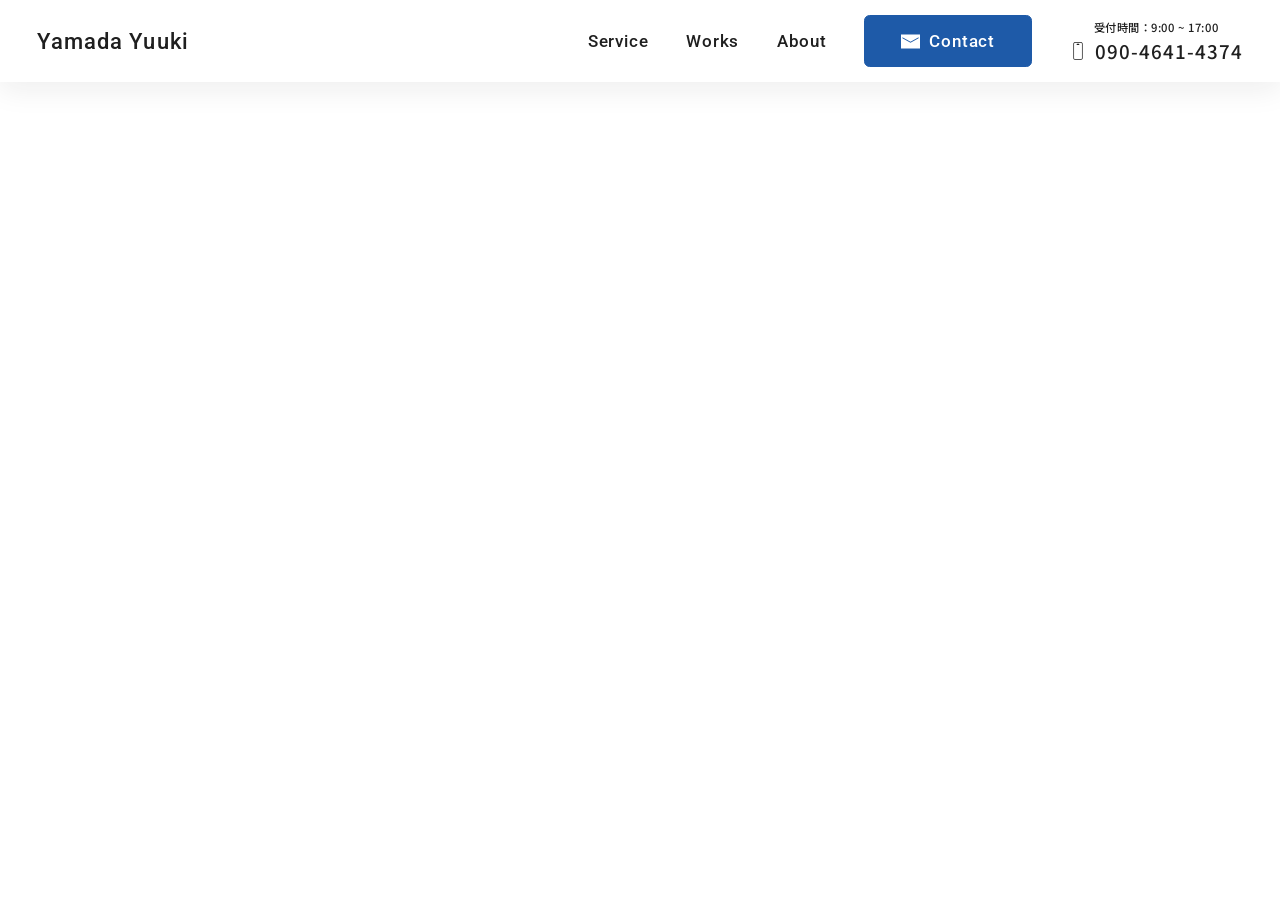
==== index.html @ 6d8c5d36 "3/3 コミット" ====
<!DOCTYPE html>
<html lang="ja">

<head>
    <meta charset="utf-8">
    <meta name="viewport" content="width=device-width,initial-scale=1">
    <title>写真・動画制作 - 山田悠希</title>
    <meta property="og:title" content="写真・動画制作 - 山田悠希">
    <meta property="og:site_name" content="写真・動画制作 - 山田悠希">
    <meta name="description" content="関西圏で出張撮影を承っております。企業撮影、Web商品撮影、ウェディング撮影など、お客様の幅広いニーズに対応した撮影サービスをご提供いたします。">
    <meta name="format-detection" content="telephone=no, email=no">
    <meta property="og:type" content="website">

    <!-- font -->
    <link rel="preconnect" href="https://fonts.googleapis.com">
    <link rel="preconnect" href="https://fonts.gstatic.com" crossorigin>
    <link
        href="https://fonts.googleapis.com/css2?family=Noto+Sans+JP:wght@100..900&family=Roboto:ital,wght@0,100..900;1,100..900&display=swap"
        rel="stylesheet">

    <!-- css -->
    <link rel="stylesheet" href="css/style.css">

    <!-- noindex -->
    <meta name="robots" content="noindex">
</head>

<body>

    <!------------------------ header ------------------------>

    <header class="l-header">
        <h1 class="l-header-logo u-link-hover"><a href="index.html">yamada yuuki</a></h1>

        <dialog class="l-header-menu js-header-menu" aria-label="ナビメニュー">
            <button class="l-header-menu-close-button js-header-menu-close-button" aria-label="ハンバーガーボタン">
                <img src="img/icon-close.svg" width="36" height="36" alt="閉じるボタン">
            </button>

            <nav class="l-header-menu-nav">
                <ul class="l-header-menu-list">
                    <li class="l-header-menu-item l-header-item--top"><a href="index.html"
                            class="l-header-menu-link u-text-hover">
                            <span class="l-header-menu-text-en">top</span>
                            <span class="l-header-menu-text-ja">トップ</span>
                        </a>
                    </li>
                    <li class="l-header-menu-item"><a href="service.html" class="l-header-menu-link u-text-hover">
                            <span class="l-header-menu-text-en">service</span>
                            <span class="l-header-menu-text-ja">サービス</span>
                        </a>
                    </li>
                    <li class="l-header-menu-item"><a href="works.html" class="l-header-menu-link u-text-hover">
                            <span class="l-header-menu-text-en">works</span>
                            <span class="l-header-menu-text-ja">撮影実績</span>
                        </a>
                    </li>
                    <li class="l-header-menu-item"><a href="about.html" class="l-header-menu-link u-text-hover">
                            <span class="l-header-menu-text-en">about</span>
                            <span class="l-header-menu-text-ja">私について</span>
                        </a>
                    </li>

                    <li class="l-header-menu-item l-header-menu-item--contact">
                        <a href="contact.html" class="l-header-menu-link">
                            <span class="l-header-menu-text-en">contact</span>
                        </a>
                    </li>
                    <li class="l-header-menu-item l-header-menu-item--tel">
                        <a href="tel:09046414374" class="tel-link u-link-hover">
                            <p class="tel-number">090-4641-4374</p>
                            <p class="reception-hours">受付時間：9:00 ~ 17:00</p>
                        </a>
                    </li>
                </ul>
            </nav>

        </dialog>

        <button class="l-header-menu-open-button js-header-menu-open-button" aria-label="ハンバーガーボタン">
            <span></span>
            <span></span>
            <span></span>
        </button>
    </header>

    <div class="l-header-bottom">
        <div class="l-header-bottom-content">

            <p class="l-header-bottom-title">依頼・お問い合わせ</p>

            <div class="l-header-bottom-cta-wrap">

                <div class="l-header-bottom-tel-cta">
                    <a href="tel:09046414374" class="l-header-bottom-tel-link u-link-hover">
                        <p class="l-header-bottom-tel-number">090-4641-4374</p>
                        <p class="l-header-bottom-tel-reception-hours">受付時間：9:00 ~ 17:00</p>
                    </a>
                </div>

                <div class="l-header-bottom-mail-cta">
                    <a href="contact.html" class="l-header-bottom-mail-link">
                        <span class="l-header-bottom-mail-text">contact</span>
                    </a>
                </div>
            </div>
        </div>
    </div>

    <script type="module" src="js/main.js"></script>
</body>

</html>
---- css/style.css ----
@charset "UTF-8";
/*!
global > color
------------------------------
*/
:root {
  --color-font-base: #1f1f1f;
  --color-primary: #1e5aa8;
  --color-white: #ffffff;
  --color-font-light: #888888;
  --color-bg-extra-light: #fafafa;
  --color-bg-light: #f2f2f2;
  --color-border: rgba(31, 31, 31, 0.15);
  --color-icon-bg: #e6e6e6;
}

/*!
global > font
------------------------------
*/
:root {
  --font-family-base: "Noto Sans JP", sans-serif;
  --font-family-en: "Roboto", sans-serif;
}

/*!
global > z-index
------------------------------
*/
:root {
  --z-index-header: 30;
  --z-index-default: 1;
  --z-index-negative: -1;
}

/*!
foundation > reset
------------------------------
*/
html {
  color: #000;
  background: #fff;
}

body,
div,
dl,
dt,
dd,
ul,
ol,
li,
h1,
h2,
h3,
h4,
h5,
h6,
pre,
code,
form,
fieldset,
figure,
legend,
input,
textarea,
p,
blockquote,
th,
td {
  margin: 0;
  padding: 0;
}

table {
  border-collapse: collapse;
  border-spacing: 0;
  width: 100%;
}

fieldset,
img {
  border: 0;
}

address,
caption,
cite,
code,
dfn,
em,
strong,
th,
var {
  font-style: normal;
  font-weight: inherit;
}

ol,
ul {
  list-style: none;
}

caption,
th {
  text-align: left;
}

h1,
h2,
h3,
h4,
h5,
h6 {
  font-size: 100%;
  font-weight: inherit;
}

q:before,
q:after {
  content: "";
}

abbr,
acronym {
  border: 0;
  font-variant: normal;
}

input,
textarea,
select,
button {
  color: inherit;
  font-family: inherit;
  font-size: inherit;
  font-weight: inherit;
  line-height: inherit;
  font-size: 100%;
  border-radius: 0;
  border: none;
  -moz-appearance: none;
       appearance: none;
  -webkit-appearance: none;
  background-color: inherit;
}

textarea {
  resize: vertical;
  display: block;
}

select {
  cursor: pointer;
}

button {
  padding: 0;
  cursor: pointer;
}

legend {
  color: inherit;
}

tbody {
  -webkit-text-size-adjust: 100%;
}

main {
  display: block;
}

a {
  text-decoration: none;
  color: inherit;
}

img,
svg {
  width: 100%;
  height: auto;
  display: block;
}

dialog {
  max-width: 100%;
  max-height: 100%;
  padding: 0;
  color: inherit;
  border: none;
  margin: 0;
  padding: 0;
}

summary {
  display: block;
}

summary::-webkit-details-marker {
  display: none;
}

iframe {
  vertical-align: bottom;
}

* {
  -webkit-font-smoothing: antialiased;
  -moz-osx-font-smoothing: grayscale;
  box-sizing: border-box;
}

*::before,
*::after {
  box-sizing: border-box;
}

/*!
foundation > base
------------------------------
*/
:root {
  --base-vw: 375;
}
@media screen and (min-width: 900px) {
  :root {
    --base-vw: 1366;
  }
}

* {
  letter-spacing: 0.05em;
}

html {
  font-size: calc(100vw / var(--base-vw));
}

body {
  line-height: 2;
  font-size: 16rem;
  font-family: var(--font-family-base);
  color: var(--color-font-base);
  font-weight: 500;
}
@media screen and (min-width: 900px) {
  body {
    font-size: 18rem;
  }
}

/*!
utility > utility
------------------------------
*/
/* 非表示 */
.u-visually-hidden {
  position: absolute !important;
  white-space: nowrap !important;
  width: 1px !important;
  height: 1px !important;
  overflow: hidden !important;
  border: 0 !important;
  padding: 0 !important;
  clip: rect(0 0 0 0) !important;
  clip-path: inset(50%) !important;
  margin: -1px !important;
}

.u-pt {
  padding-bottom: 120rem !important;
}

.u-ptb {
  padding-block: 120rem !important;
}

@media screen and (min-width: 900px) {
  .u-link-hover {
    transition: opacity 0.3s;
  }
}
@media screen and (min-width: 900px) and (any-hover: hover) {
  .u-link-hover:hover {
    opacity: 0.6;
  }
}

.u-text-hover {
  background-image: linear-gradient(currentColor, currentColor);
  background-position: 0 100%;
  background-size: 0 1px;
  background-repeat: no-repeat;
  transition: background-size 0.3s;
}
@media screen and (min-width: 900px) and (any-hover: hover) {
  .u-text-hover:hover {
    background-size: 100% 1px;
  }
}

/*!
component > button
------------------------------
*/
:root {
  --transition: 0.3s;
}

.c-btn {
  display: inline-flex;
  align-items: center;
  background-color: var(--color-primary);
  border: 1px solid var(--color-primary);
  border-radius: 6rem;
  padding-inline: 30rem;
  height: 56rem;
  color: var(--color-white);
  transition: background-color var(--transition), border var(--transition), color, var(--transition);
}
.c-btn:hover {
  background-color: var(--color-font-base);
  border: 1px solid var(--color-font-base);
}
.c-btn--back {
  background-color: transparent;
  border: 1px solid var(--color-font-base);
  color: var(--color-font-base);
}
.c-btn--back:hover {
  color: var(--color-white);
}

/*!
component > lead
------------------------------
*/
.c-lead {
  font-size: 24rem;
  line-height: 1.6;
}
.c-lead span {
  display: block;
}

/*!
component > title
------------------------------
*/
.c-title-ja {
  display: inline-flex;
  gap: 10rem;
  align-items: center;
  line-height: 1;
}
.c-title-ja::before {
  content: "";
  display: block;
  width: 12rem;
  aspect-ratio: 1/1;
  border-radius: 50%;
  background-color: var(--color-primary);
}

.c-title-en {
  line-height: 1;
  font-family: var(--font-family-en);
  font-size: 64rem;
  font-weight: 400;
  text-transform: capitalize;
}
@media screen and (min-width: 900px) {
  .c-title-en {
    font-size: 80rem;
  }
}

.c-title-s {
  font-size: 28rem;
  display: inline-flex;
  align-items: center;
  gap: 10rem;
}
.c-title-s::before {
  content: "";
  display: block;
  width: 12rem;
  aspect-ratio: 1/1;
  border-radius: 50%;
  background-color: var(--color-primary);
}
@media screen and (min-width: 900px) {
  .c-title-s {
    font-size: 32rem;
  }
}

.c-title-kv-ja {
  display: inline-flex;
  gap: 10rem;
  align-items: center;
  line-height: 1;
}
.c-title-kv-ja::before {
  content: "";
  display: block;
  width: 12rem;
  aspect-ratio: 1/1;
  border-radius: 50%;
  background-color: var(--color-primary);
}

.c-title-kv-en {
  line-height: 1;
  font-family: var(--font-family-en);
  font-size: 80rem;
  font-weight: 400;
  text-transform: capitalize;
}
@media screen and (min-width: 900px) {
  .c-title-kv-en {
    font-size: 88rem;
  }
}

/*!
component > tab-list
------------------------------
*/
.c-tab-list {
  display: flex;
  justify-content: center;
  align-items: center;
  flex-wrap: wrap;
  gap: 24rem;
}
@media screen and (min-width: 900px) {
  .c-tab-list {
    gap: 40rem;
  }
}

.c-tab-item {
  font-size: 18rem;
  line-height: 1;
}
.c-tab-item--all {
  font-size: 20rem;
}
.c-tab-item--all .c-tab-link {
  text-transform: capitalize;
}

.c-tab-link {
  color: var(--color-font-light);
}

.c-tab-link.active {
  color: var(--color-primary);
}

/*!
layout > container
------------------------------
*/
.l-container-s {
  padding-inline: 16rem;
}
@media screen and (min-width: 900px) {
  .l-container-s {
    padding-inline: 243rem;
  }
}

.l-container {
  padding-inline: 16rem;
}
@media screen and (min-width: 900px) {
  .l-container {
    padding-inline: 83rem;
  }
}

/*!
layout > header
------------------------------
*/
.l-header {
  padding: 16rem;
  background-color: var(--color-white);
  box-shadow: 0px 7px 30px 0px rgba(31, 31, 31, 0.08);
  display: flex;
  justify-content: space-between;
  align-items: center;
  position: fixed;
  left: 0;
  top: 0;
  width: 100%;
}
@media screen and (min-width: 900px) {
  .l-header {
    padding: 16rem 40rem;
  }
}

.l-header-logo {
  font-size: 24rem;
  font-family: var(--font-family-en);
  text-transform: capitalize;
}

.l-header-menu {
  background-color: rgba(31, 31, 31, 0.3);
  position: relative;
  width: 100%;
  height: 100%;
}
@media screen and (min-width: 900px) {
  .l-header-menu {
    display: block;
    background-color: transparent;
    width: auto;
    height: auto;
  }
}
.l-header-menu::backdrop {
  display: none;
}

.l-header-menu-nav {
  width: 312rem;
  margin-left: auto;
  padding: 80rem 16rem 64rem;
  background-color: var(--color-white);
}
@media screen and (min-width: 900px) {
  .l-header-menu-nav {
    width: auto;
    margin-left: 0;
    padding: 0;
    background-color: transparent;
  }
}

.l-header-menu-list {
  display: flex;
  flex-direction: column;
  gap: 24rem;
}
@media screen and (min-width: 900px) {
  .l-header-menu-list {
    flex-direction: row;
    gap: 40rem;
    align-items: center;
  }
}

.l-header-menu-item {
  width: 100%;
}
@media screen and (min-width: 900px) {
  .l-header-menu-item {
    width: auto;
  }
}

@media screen and (min-width: 900px) {
  .l-header-item--top {
    display: none;
  }
}

.l-header-menu-link {
  display: flex;
  gap: 16rem;
  align-items: center;
  width: 100%;
  padding-bottom: 24rem;
  border-bottom: 1px solid var(--color-border);
  line-height: 1;
}
@media screen and (min-width: 900px) {
  .l-header-menu-link {
    display: block;
    width: auto;
    padding: 0;
    border-bottom: 0;
  }
}

.l-header-menu-text-en {
  font-size: 20rem;
  text-transform: capitalize;
  font-family: var(--font-family-en);
}
@media screen and (min-width: 900px) {
  .l-header-menu-text-en {
    font-size: 18rem;
  }
}

.l-header-menu-text-ja {
  font-size: 14rem;
  color: var(--color-font-light);
}
@media screen and (min-width: 900px) {
  .l-header-menu-text-ja {
    display: none;
  }
}

.l-header-menu-item--contact .l-header-menu-link {
  background-color: var(--color-primary);
  border-radius: 6rem;
  height: 56rem;
  display: flex;
  justify-content: center;
  align-items: center;
  gap: 8rem;
  padding-bottom: 0;
  color: var(--color-white);
}
@media screen and (min-width: 900px) {
  .l-header-menu-item--contact .l-header-menu-link {
    padding-inline: 38rem;
    gap: 10rem;
    border: 1px solid var(--color-primary);
    transition: background-color 0.3s, border 0.3s, color 0.3s;
  }
}
@media screen and (min-width: 900px) and (any-hover: hover) {
  .l-header-menu-item--contact .l-header-menu-link:hover {
    background-color: transparent;
    border: 1px solid var(--color-font-base);
    color: var(--color-font-base);
  }
  .l-header-menu-item--contact .l-header-menu-link:hover::before {
    background-color: var(--color-font-base);
  }
}
.l-header-menu-item--contact .l-header-menu-link::before {
  content: "";
  display: block;
  width: 20rem;
  aspect-ratio: 1/1;
  -webkit-mask-image: url(../img/mail-icon.svg);
          mask-image: url(../img/mail-icon.svg);
  -webkit-mask-size: contain;
          mask-size: contain;
  -webkit-mask-repeat: no-repeat;
          mask-repeat: no-repeat;
  -webkit-mask-position: center;
          mask-position: center;
  background-color: var(--color-white);
  transition: background-color 0.3s;
}

.tel-link {
  display: flex;
  flex-direction: column;
  gap: 12rem;
  align-items: center;
}
@media screen and (min-width: 900px) {
  .tel-link {
    flex-direction: column-reverse;
    gap: 9rem;
  }
}

.tel-number {
  display: flex;
  align-items: center;
  justify-content: center;
  gap: 8rem;
  line-height: 1;
  font-size: 28rem;
}
@media screen and (min-width: 900px) {
  .tel-number {
    font-size: 20rem;
  }
}
.tel-number::before {
  content: "";
  display: block;
  width: 24rem;
  aspect-ratio: 1/1;
  -webkit-mask-image: url(../img/iphone-icon.svg);
          mask-image: url(../img/iphone-icon.svg);
  -webkit-mask-size: contain;
          mask-size: contain;
  -webkit-mask-repeat: no-repeat;
          mask-repeat: no-repeat;
  -webkit-mask-position: center;
          mask-position: center;
  background-color: var(--color-font-base);
}
@media screen and (min-width: 900px) {
  .tel-number::before {
    width: 20rem;
  }
}

.reception-hours {
  font-size: 14rem;
  line-height: 1;
}
@media screen and (min-width: 900px) {
  .reception-hours {
    font-size: 12rem;
  }
}

.l-header-menu-open-button {
  display: block;
  width: 56rem;
  aspect-ratio: 1/1;
  background-color: var(--color-primary);
  border-radius: 6rem;
  position: relative;
  z-index: var(--z-index-header);
}
@media screen and (min-width: 900px) {
  .l-header-menu-open-button {
    display: none;
  }
}
.l-header-menu-open-button span {
  position: absolute;
  left: 50%;
  transform: translateX(-50%);
  display: block;
  width: 32rem;
  height: 2rem;
  background-color: var(--color-white);
}
.l-header-menu-open-button span:nth-of-type(2) {
  top: 18rem;
}
.l-header-menu-open-button span:nth-of-type(3) {
  bottom: 18rem;
}

.l-header-menu-close-button {
  position: absolute;
  top: 16rem;
  right: 16rem;
  width: 56rem;
  aspect-ratio: 1/1;
  background-color: var(--color-white);
  border: 1px solid var(--color-primary);
  border-radius: 6rem;
  display: flex;
  justify-content: center;
  align-items: center;
}
@media screen and (min-width: 900px) {
  .l-header-menu-close-button {
    display: none;
  }
}
.l-header-menu-close-button img {
  width: 40rem;
}

/*!
layout > header-bottom
------------------------------
*/
.l-header-bottom {
  position: fixed;
  bottom: 0;
  left: 0;
  width: 100%;
  padding: 24rem 16rem;
  background-color: var(--color-white);
  box-shadow: 0px 7px 30px 0px rgba(31, 31, 31, 0.08);
}
@media screen and (min-width: 900px) {
  .l-header-bottom {
    display: none;
  }
}

.l-header-bottom-title {
  text-align: center;
  line-height: 1;
}

.l-header-bottom-cta-wrap {
  display: flex;
  align-items: center;
  justify-content: space-between;
  margin-top: 16rem;
}

.l-header-bottom-tel-link {
  display: flex;
  flex-direction: column;
  align-items: center;
  gap: 6rem;
}

.l-header-bottom-tel-number {
  display: flex;
  align-items: center;
  gap: 4rem;
  font-size: 20rem;
  line-height: 1;
}
.l-header-bottom-tel-number::before {
  content: "";
  display: block;
  width: 20rem;
  aspect-ratio: 1/1;
  -webkit-mask-image: url(../img/iphone-icon.svg);
          mask-image: url(../img/iphone-icon.svg);
  -webkit-mask-size: contain;
          mask-size: contain;
  -webkit-mask-repeat: no-repeat;
          mask-repeat: no-repeat;
  -webkit-mask-position: center;
          mask-position: center;
  background-color: var(--color-font-base);
}

.l-header-bottom-tel-reception-hours {
  font-size: 12rem;
  line-height: 1;
}

.l-header-bottom-mail-link {
  display: flex;
  align-items: center;
  gap: 8rem;
  line-height: 1;
  background-color: var(--color-primary);
  padding: 0 28rem;
  height: 48rem;
  border-radius: 6rem;
}
.l-header-bottom-mail-link::before {
  content: "";
  display: block;
  width: 20rem;
  aspect-ratio: 1/1;
  -webkit-mask-image: url(../img/mail-icon.svg);
          mask-image: url(../img/mail-icon.svg);
  -webkit-mask-size: contain;
          mask-size: contain;
  -webkit-mask-repeat: no-repeat;
          mask-repeat: no-repeat;
  -webkit-mask-position: center;
          mask-position: center;
  background-color: var(--color-white);
}

.l-header-bottom-mail-text {
  color: var(--color-white);
  text-transform: capitalize;
  font-family: var(--font-family-en);
}/*# sourceMappingURL=style.css.map */
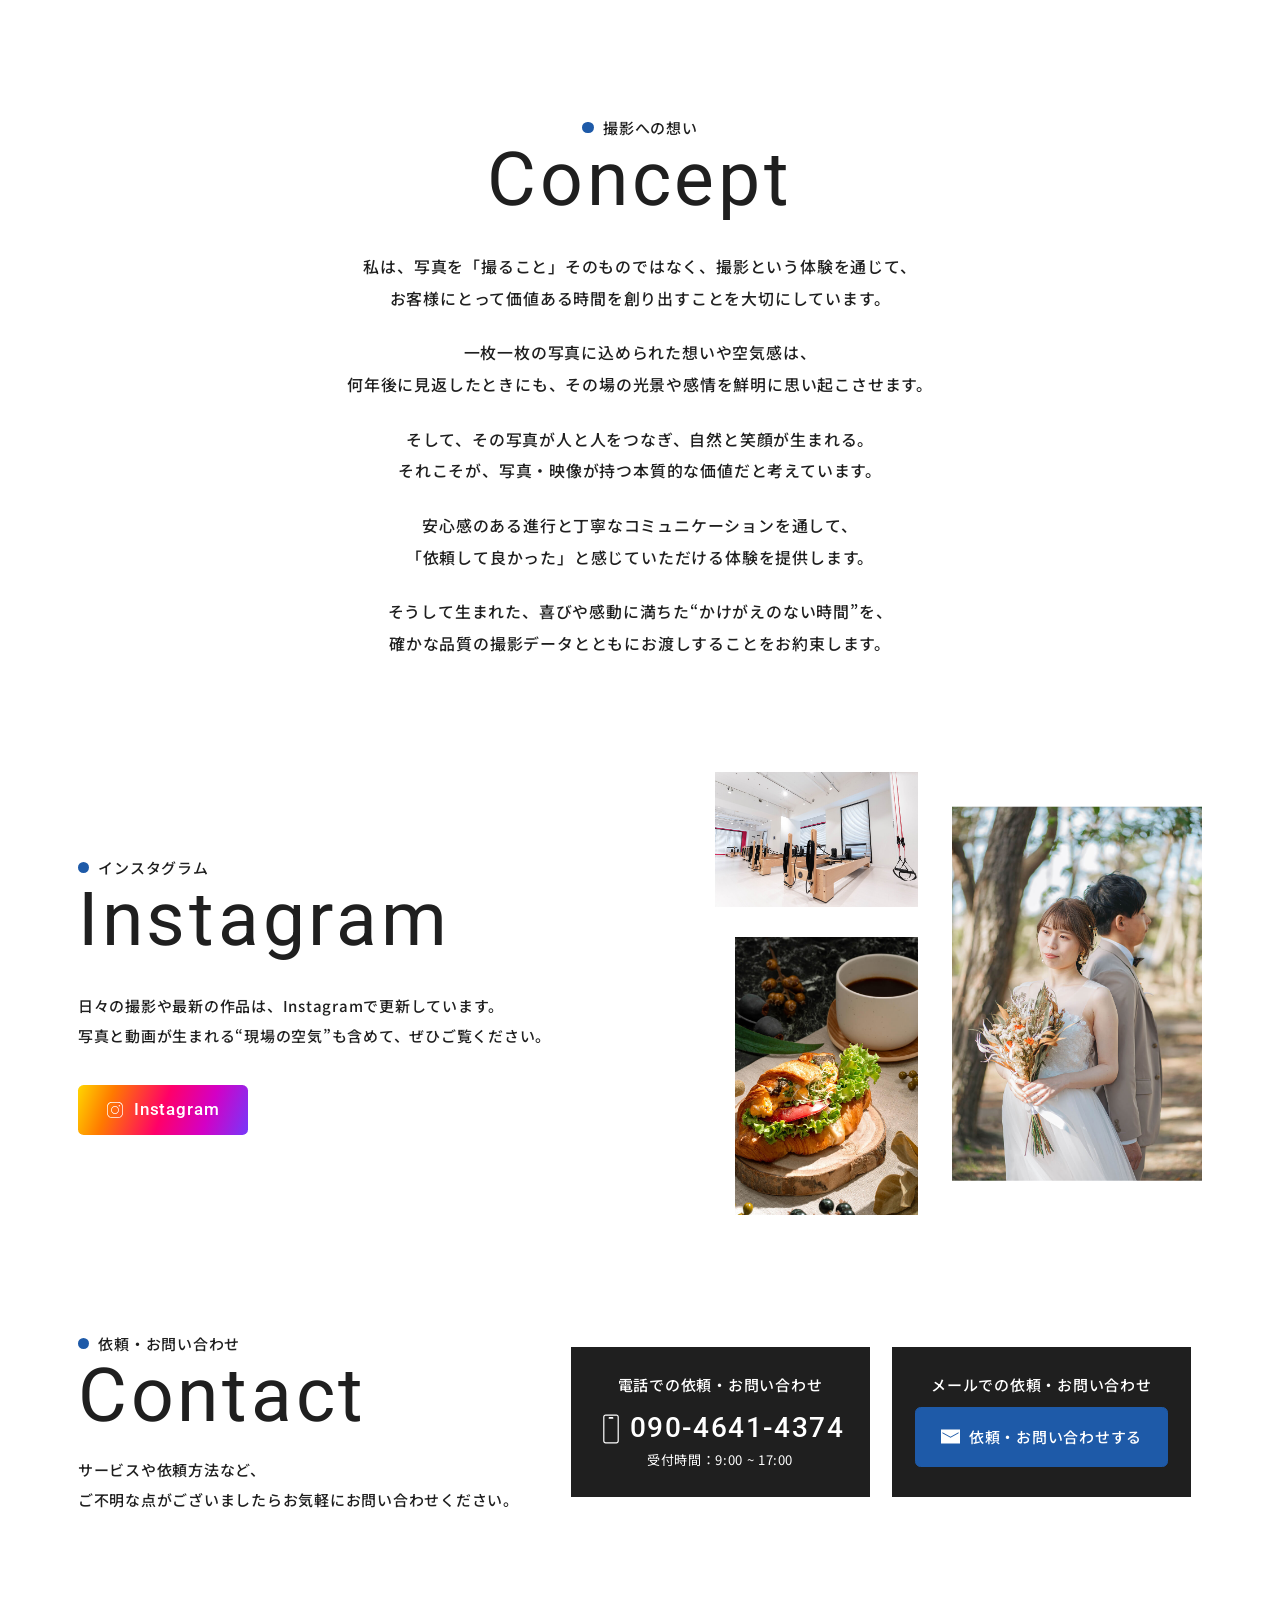
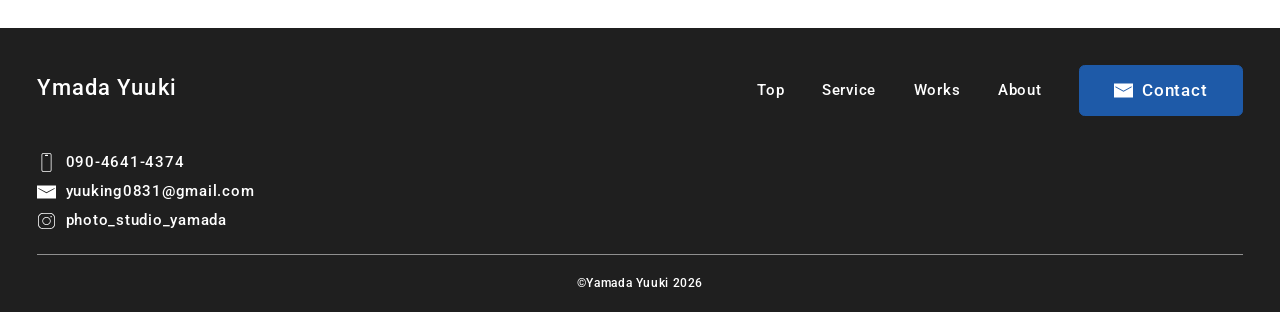
==== commit 50fdbe5b: "3/4 コミット" ====
--- a/index.html
+++ b/index.html
@@ -28,53 +28,60 @@
 <body>
 
     <!------------------------ header ------------------------>
-
-    <header class="l-header">
+    <header class="l-header" style="display: none;">
         <h1 class="l-header-logo u-link-hover"><a href="index.html">yamada yuuki</a></h1>
 
         <dialog class="l-header-menu js-header-menu" aria-label="ナビメニュー">
-            <button class="l-header-menu-close-button js-header-menu-close-button" aria-label="ハンバーガーボタン">
-                <img src="img/icon-close.svg" width="36" height="36" alt="閉じるボタン">
-            </button>
-
-            <nav class="l-header-menu-nav">
-                <ul class="l-header-menu-list">
-                    <li class="l-header-menu-item l-header-item--top"><a href="index.html"
-                            class="l-header-menu-link u-text-hover">
-                            <span class="l-header-menu-text-en">top</span>
-                            <span class="l-header-menu-text-ja">トップ</span>
-                        </a>
-                    </li>
-                    <li class="l-header-menu-item"><a href="service.html" class="l-header-menu-link u-text-hover">
-                            <span class="l-header-menu-text-en">service</span>
-                            <span class="l-header-menu-text-ja">サービス</span>
-                        </a>
-                    </li>
-                    <li class="l-header-menu-item"><a href="works.html" class="l-header-menu-link u-text-hover">
-                            <span class="l-header-menu-text-en">works</span>
-                            <span class="l-header-menu-text-ja">撮影実績</span>
-                        </a>
-                    </li>
-                    <li class="l-header-menu-item"><a href="about.html" class="l-header-menu-link u-text-hover">
-                            <span class="l-header-menu-text-en">about</span>
-                            <span class="l-header-menu-text-ja">私について</span>
-                        </a>
-                    </li>
-
-                    <li class="l-header-menu-item l-header-menu-item--contact">
-                        <a href="contact.html" class="l-header-menu-link">
-                            <span class="l-header-menu-text-en">contact</span>
-                        </a>
-                    </li>
-                    <li class="l-header-menu-item l-header-menu-item--tel">
-                        <a href="tel:09046414374" class="tel-link u-link-hover">
-                            <p class="tel-number">090-4641-4374</p>
-                            <p class="reception-hours">受付時間：9:00 ~ 17:00</p>
-                        </a>
-                    </li>
-                </ul>
-            </nav>
-
+
+            <div class="l-header-menu-content">
+
+                <button class="l-header-menu-close-button js-header-menu-close-button" aria-label="ハンバーガーボタン">
+                    <img src="img/icon-close.svg" width="36" height="36" alt="閉じるボタン">
+                </button>
+
+                <nav class="l-header-menu-nav" aria-label="ヘッダーナビゲーション">
+                    <ul class="l-header-menu-list">
+                        <li class="l-header-menu-item l-header-item--top">
+                            <a href="index.html" class="l-header-menu-link u-text-hover">
+                                <span class="l-header-menu-text-en">top</span>
+                                <span class="l-header-menu-text-ja">トップ</span>
+                            </a>
+                        </li>
+                        <li class="l-header-menu-item">
+                            <a href="service.html" class="l-header-menu-link u-text-hover">
+                                <span class="l-header-menu-text-en">service</span>
+                                <span class="l-header-menu-text-ja">サービス</span>
+                            </a>
+                        </li>
+                        <li class="l-header-menu-item">
+                            <a href="works.html" class="l-header-menu-link u-text-hover">
+                                <span class="l-header-menu-text-en">works</span>
+                                <span class="l-header-menu-text-ja">撮影実績</span>
+                            </a>
+                        </li>
+                        <li class="l-header-menu-item">
+                            <a href="about.html" class="l-header-menu-link u-text-hover">
+                                <span class="l-header-menu-text-en">about</span>
+                                <span class="l-header-menu-text-ja">私について</span>
+                            </a>
+                        </li>
+
+                        <li class="l-header-menu-item l-header-menu-item--contact">
+                            <a href="contact.html" class="l-header-menu-link">
+                                <span class="l-header-menu-text-en">contact</span>
+                            </a>
+                        </li>
+                    </ul>
+                </nav>
+
+                <address class="l-header-menu-tel">
+                    <a href="tel:09046414374" class="tel-link u-link-hover">
+                        <span class="tel-number">090-4641-4374</span>
+                    </a>
+                    <p class="reception-hours">受付時間：9:00 ~ 17:00</p>
+                </address>
+
+            </div>
         </dialog>
 
         <button class="l-header-menu-open-button js-header-menu-open-button" aria-label="ハンバーガーボタン">
@@ -84,28 +91,201 @@
         </button>
     </header>
 
-    <div class="l-header-bottom">
+    <main>
+
+        <section class="top-kv">
+            
+        </section>
+
+        <!------------------------ concept ------------------------>
+        <section class="concept u-ptb">
+            <div class="l-section-statement l-container">
+
+                <div class="c-title l-section-statement-title">
+                    <h2 class="c-title-ja">撮影への想い</h2>
+                    <p class="c-title-en">concept</p>
+                </div>
+
+                <div class="l-section-statement-content">
+
+                    <div class="l-section-statement-text">
+                        <span>私は、写真を「撮ること」そのものではなく、撮影という体験を通じて、</span>
+                        <span>お客様にとって価値ある時間を創り出すことを大切にしています。</span>
+                    </div>
+
+                    <div class="l-section-statement-text">
+                        <span>一枚一枚の写真に込められた想いや空気感は、</span>
+                        <span>何年後に見返したときにも、その場の光景や感情を鮮明に思い起こさせます。</span>
+                    </div>
+
+                    <div class="l-section-statement-text">
+                        <span>そして、その写真が人と人をつなぎ、自然と笑顔が生まれる。</span>
+                        <span>それこそが、写真・映像が持つ本質的な価値だと考えています。</span>
+
+                    </div>
+
+                    <div class="l-section-statement-text">
+                        <span>安心感のある進行と丁寧なコミュニケーションを通して、</span>
+                        <span>「依頼して良かった」と感じていただける体験を提供します。</span>
+                    </div>
+
+                    <div class="l-section-statement-text">
+                        <span>そうして生まれた、喜びや感動に満ちた“かけがえのない時間”を、</span>
+                        <span>確かな品質の撮影データとともにお渡しすることをお約束します。</span>
+                    </div>
+                </div>
+            </div>
+        </section>
+
+        <!------------------------ instagram ------------------------>
+        <section class="l-instagram l-container u-pb">
+
+            <div class="l-instagram-img-wrap">
+                <span class="l-instagram-img l-instagram-img--01">
+                    <img src="img/instagram/instagram01.jpg" width="266" height="177" alt="木製の器具が並んだフィットネスジムの風景">
+                </span>
+                <span class="l-instagram-img l-instagram-img--02">
+                    <img src="img/instagram/instagram02.jpg" width="295" height="442" alt="背中を合わせたウエディング姿の夫婦">
+                </span>
+                <span class="l-instagram-img l-instagram-img--03">
+                    <img src="img/instagram/instagram03.jpg" width="216" height="330" alt="鮮やかで美味しそうなパンと、後ろに置かれているコーヒー">
+                </span>
+            </div>
+
+            <div class="l-instagram-content">
+                <div class="c-title">
+                    <h2 class="c-title-ja">インスタグラム</h2>
+                    <p class="c-title-en">Instagram</p>
+                </div>
+
+                <p class="l-instagram-text">
+                    <span>日々の撮影や最新の作品は、Instagramで更新しています。</span>
+                    <span>写真と動画が生まれる“現場の空気”も含めて、ぜひご覧ください。</span>
+                </p>
+
+                <a href="https://www.instagram.com/photo_studio_yamada?igsh=bDQ2NDd0aDQ2emF2"
+                    class="instagram-btn c-btn">
+                    <span class="instagram-btn-text">instagram</span>
+                </a>
+            </div>
+        </section>
+
+        <!------------------------ contact-cta ------------------------>
+        <section class="l-contact-cta l-container u-pb">
+            <div class="l-contact-cta-content">
+                <div class="c-title">
+                    <h2 class="c-title-ja">依頼・お問い合わせ</h2>
+                    <p class="c-title-en">contact</p>
+                </div>
+
+                <p class="l-contact-cta-text">
+                    <span>サービスや依頼方法など、</span>
+                    <span>ご不明な点がございましたらお気軽にお問い合わせください。</span>
+                </p>
+            </div>
+            <div class="l-contact-cta-list">
+                <div class="l-contact-cta-item">
+                    <p class="l-contact-cta-title">電話での依頼・お問い合わせ</p>
+
+                    <address>
+                        <a href="tel:09046414374" class="l-contact-cta-tel-link u-link-hover">
+                            <p class="l-contact-cta-tel-number">090-4641-4374</p>
+                        </a>
+                        <p class="l-contact-cta-reception">受付時間：9:00 ~ 17:00</p>
+                    </address>
+                </div>
+
+                <div class="l-contact-cta-item">
+                    <p class="l-contact-cta-title">メールでの依頼・お問い合わせ</p>
+
+                    <nav aria-label="お問い合わせCTA">
+                        <a href="contact.html" class="l-contact-cta-mail-link">
+                            <span class="l-contact-cta-mail-text">依頼・お問い合わせする</span>
+                        </a>
+                    </nav>
+                </div>
+            </div>
+        </section>
+
+
+    </main>
+
+    <!------------------------ header (下部追従ナビゲーション) ------------------------>
+    <aside class="l-header-bottom" style="display: none;">
         <div class="l-header-bottom-content">
 
             <p class="l-header-bottom-title">依頼・お問い合わせ</p>
 
             <div class="l-header-bottom-cta-wrap">
 
-                <div class="l-header-bottom-tel-cta">
+                <address class="l-header-bottom-tel-cta">
                     <a href="tel:09046414374" class="l-header-bottom-tel-link u-link-hover">
                         <p class="l-header-bottom-tel-number">090-4641-4374</p>
-                        <p class="l-header-bottom-tel-reception-hours">受付時間：9:00 ~ 17:00</p>
-                    </a>
-                </div>
-
-                <div class="l-header-bottom-mail-cta">
+                    </a>
+                    <p class="l-header-bottom-tel-reception-hours">受付時間：9:00 ~ 17:00</p>
+                </address>
+
+                <nav class="l-header-bottom-mail-cta" aria-label="お問い合わせCTA">
                     <a href="contact.html" class="l-header-bottom-mail-link">
                         <span class="l-header-bottom-mail-text">contact</span>
                     </a>
-                </div>
+                </nav>
             </div>
         </div>
-    </div>
+    </aside>
+
+    <!------------------------ footer ------------------------>
+
+    <footer class="footer">
+        <div class="footer-content">
+            <div class="footer-head">
+                <div class="footer-logo">
+                    <a href="index.html" class="footer-logo-link u-link-hover">ymada yuuki</a>
+                </div>
+
+                <nav class="footer-nav" aria-label="フッターナビゲーション">
+                    <ul class="footer-nav-list">
+                        <li class="footer-nav-item">
+                            <a href="index.html" class="footer-nav-link u-text-hover">top</a>
+                        </li>
+                        <li class="footer-nav-item">
+                            <a href="service.html" class="footer-nav-link u-text-hover">service</a>
+                        </li>
+                        <li class="footer-nav-item">
+                            <a href="works.html" class="footer-nav-link u-text-hover">works</a>
+                        </li>
+                        <li class="footer-nav-item">
+                            <a href="about.html" class="footer-nav-link u-text-hover">about</a>
+                        </li>
+                        <li class="footer-nav-item footer-nav-item--contact">
+                            <a href="contact.html" class="footer-nav-link u-text-hover">contact</a>
+                        </li>
+                    </ul>
+                </nav>
+            </div>
+
+            <address class="footer-address">
+                <p class="footer-address-item footer-address-item--tel">
+                    <a href="tel:09046414374" class="footer-address-link u-link-hover">
+                        090-4641-4374
+                    </a>
+                </p>
+                <p class="footer-address-item footer-address-item--mail">
+                    <a href="mailto:yuuking0831@gmail.com" class="footer-address-link u-link-hover">
+                        yuuking0831@gmail.com
+                    </a>
+                </p>
+                <p class="footer-address-item footer-address-item--instagram">
+                    <a href="https://www.instagram.com/photo_studio_yamada?igsh=bDQ2NDd0aDQ2emF2"
+                        class="footer-address-link u-link-hover">
+                        photo_studio_yamada
+                    </a>
+                </p>
+            </address>
+
+        </div>
+        <small class="copy-right">©Yamada yuuki 2026</small>
+    </footer>
 
     <script type="module" src="js/main.js"></script>
 </body>
--- a/css/style.css
+++ b/css/style.css
@@ -244,11 +244,6 @@
   color: var(--color-font-base);
   font-weight: 500;
 }
-@media screen and (min-width: 900px) {
-  body {
-    font-size: 18rem;
-  }
-}
 
 /*!
 utility > utility
@@ -269,6 +264,10 @@
 }
 
 .u-pt {
+  padding-top: 120rem !important;
+}
+
+.u-pb {
   padding-bottom: 120rem !important;
 }
 
@@ -311,20 +310,20 @@
 .c-btn {
   display: inline-flex;
   align-items: center;
-  background-color: var(--color-primary);
+  background: var(--color-primary);
   border: 1px solid var(--color-primary);
   border-radius: 6rem;
   padding-inline: 30rem;
-  height: 56rem;
+  height: 54rem;
   color: var(--color-white);
-  transition: background-color var(--transition), border var(--transition), color, var(--transition);
+  transition: background var(--transition), border var(--transition), color, var(--transition);
 }
 .c-btn:hover {
-  background-color: var(--color-font-base);
+  background: var(--color-font-base);
   border: 1px solid var(--color-font-base);
 }
 .c-btn--back {
-  background-color: transparent;
+  background: transparent;
   border: 1px solid var(--color-font-base);
   color: var(--color-font-base);
 }
@@ -489,11 +488,12 @@
 .l-header {
   padding: 16rem;
   background-color: var(--color-white);
-  box-shadow: 0px 7px 30px 0px rgba(31, 31, 31, 0.08);
+  box-shadow: 0px 7px 30px 0px rgba(31, 31, 31, 0.15);
   display: flex;
   justify-content: space-between;
   align-items: center;
   position: fixed;
+  z-index: var(--z-index-header);
   left: 0;
   top: 0;
   width: 100%;
@@ -528,18 +528,21 @@
   display: none;
 }
 
-.l-header-menu-nav {
+.l-header-menu-content {
   width: 312rem;
   margin-left: auto;
   padding: 80rem 16rem 64rem;
   background-color: var(--color-white);
 }
 @media screen and (min-width: 900px) {
-  .l-header-menu-nav {
+  .l-header-menu-content {
     width: auto;
     margin-left: 0;
     padding: 0;
     background-color: transparent;
+    display: flex;
+    align-items: center;
+    gap: 40rem;
   }
 }
 
@@ -656,6 +659,16 @@
   transition: background-color 0.3s;
 }
 
+.l-header-menu-tel {
+  margin-top: 24rem;
+  text-align: center;
+}
+@media screen and (min-width: 900px) {
+  .l-header-menu-tel {
+    margin-top: 0;
+  }
+}
+
 .tel-link {
   display: flex;
   flex-direction: column;
@@ -706,10 +719,12 @@
 .reception-hours {
   font-size: 14rem;
   line-height: 1;
+  margin-top: 12rem;
 }
 @media screen and (min-width: 900px) {
   .reception-hours {
     font-size: 12rem;
+    margin-top: 8rem;
   }
 }
 
@@ -776,7 +791,7 @@
   width: 100%;
   padding: 24rem 16rem;
   background-color: var(--color-white);
-  box-shadow: 0px 7px 30px 0px rgba(31, 31, 31, 0.08);
+  box-shadow: 0px 7px 30px 0px rgba(31, 31, 31, 0.2);
 }
 @media screen and (min-width: 900px) {
   .l-header-bottom {
@@ -785,15 +800,27 @@
 }
 
 .l-header-bottom-title {
-  text-align: center;
-  line-height: 1;
+  display: flex;
+  align-items: center;
+  justify-content: center;
+  gap: 8rem;
+  line-height: 1;
+  font-size: 18rem;
+}
+.l-header-bottom-title::before {
+  content: "";
+  display: block;
+  width: 8rem;
+  aspect-ratio: 1/1;
+  border-radius: 50%;
+  background: var(--color-primary);
 }
 
 .l-header-bottom-cta-wrap {
   display: flex;
   align-items: center;
   justify-content: space-between;
-  margin-top: 16rem;
+  margin-top: 24rem;
 }
 
 .l-header-bottom-tel-link {
@@ -829,6 +856,8 @@
 .l-header-bottom-tel-reception-hours {
   font-size: 12rem;
   line-height: 1;
+  text-align: center;
+  margin-top: 8rem;
 }
 
 .l-header-bottom-mail-link {
@@ -861,4 +890,539 @@
   color: var(--color-white);
   text-transform: capitalize;
   font-family: var(--font-family-en);
+}
+
+/*!
+layout > instagram
+------------------------------
+*/
+.l-instagram {
+  display: grid;
+  grid-template-columns: 1fr;
+  gap: 56rem;
+}
+@media screen and (min-width: 900px) {
+  .l-instagram {
+    grid-template-columns: 1fr 520rem;
+    gap: 80rem;
+    align-items: center;
+  }
+}
+
+.l-instagram-text {
+  margin-top: 36rem;
+}
+.l-instagram-text span {
+  display: block;
+}
+
+.instagram-btn {
+  font-family: var(--font-family-en);
+  text-transform: capitalize;
+  gap: 10rem;
+  position: relative;
+  background: linear-gradient(110deg, rgb(255, 214, 0) 0%, rgb(255, 122, 0) 20%, rgb(255, 0, 105) 50%, rgb(211, 0, 197) 75%, rgb(118, 56, 250) 100%);
+  border: 0;
+  margin-top: 36rem;
+}
+@media (any-hover: hover) {
+  .instagram-btn:hover {
+    border: 0;
+    background: linear-gradient(110deg, rgb(255, 214, 0) 0%, rgb(255, 122, 0) 20%, rgb(255, 0, 105) 50%, rgb(211, 0, 197) 75%, rgb(118, 56, 250) 100%);
+  }
+  .instagram-btn:hover::after {
+    opacity: 1;
+  }
+}
+.instagram-btn::before {
+  content: "";
+  display: block;
+  width: 20rem;
+  height: 20rem;
+  -webkit-mask-image: url(../img/instagram-icon.svg);
+          mask-image: url(../img/instagram-icon.svg);
+  -webkit-mask-size: contain;
+          mask-size: contain;
+  -webkit-mask-repeat: no-repeat;
+          mask-repeat: no-repeat;
+  -webkit-mask-position: center;
+          mask-position: center;
+  background-color: var(--color-white);
+  position: relative;
+  z-index: var(--z-index-default);
+}
+.instagram-btn::after {
+  content: "";
+  display: block;
+  position: absolute;
+  inset: 0;
+  width: 100%;
+  height: 100%;
+  background: var(--color-font-base);
+  border-radius: 6rem;
+  opacity: 0;
+  transition: background 0.3s, opacity 0.3s;
+}
+
+.instagram-btn-text {
+  position: relative;
+  z-index: var(--z-index-default);
+  font-size: 18rem;
+}
+
+.l-instagram-img-wrap {
+  height: 340rem;
+  position: relative;
+}
+@media screen and (min-width: 900px) {
+  .l-instagram-img-wrap {
+    height: 473rem;
+    order: 2;
+  }
+}
+
+.l-instagram-img {
+  display: block;
+  position: absolute;
+}
+
+.l-instagram-img--01 {
+  width: 160rem;
+  top: 0;
+  left: 0;
+}
+@media screen and (min-width: 900px) {
+  .l-instagram-img--01 {
+    width: 216.87rem;
+  }
+}
+
+.l-instagram-img--02 {
+  width: 165rem;
+  top: 50%;
+  right: 0;
+  transform: translatey(-50%);
+}
+@media screen and (min-width: 900px) {
+  .l-instagram-img--02 {
+    width: 266.8rem;
+  }
+}
+
+.l-instagram-img--03 {
+  width: 140rem;
+  bottom: 0;
+  left: 21.71rem;
+}
+@media screen and (min-width: 900px) {
+  .l-instagram-img--03 {
+    width: 195.35rem;
+  }
+}
+
+/*!
+layout > header
+------------------------------
+*/
+.l-contact-cta {
+  display: grid;
+  grid-template-columns: 1fr;
+  gap: 36rem;
+}
+@media screen and (min-width: 900px) {
+  .l-contact-cta {
+    grid-template-columns: 490rem 662rem;
+    align-items: center;
+  }
+}
+
+.l-contact-cta-text {
+  margin-top: 24rem;
+}
+.l-contact-cta-text span {
+  display: block;
+}
+
+.l-contact-cta-list {
+  display: grid;
+  grid-template-columns: 1fr;
+  gap: 24rem;
+}
+@media screen and (min-width: 900px) {
+  .l-contact-cta-list {
+    grid-template-columns: 1fr 1fr;
+  }
+}
+
+.l-contact-cta-item {
+  background: var(--color-font-base);
+  padding: 32rem 24rem;
+  color: var(--color-white);
+  text-align: center;
+}
+
+.l-contact-cta-title {
+  line-height: 1;
+}
+
+.l-contact-cta-tel-link {
+  display: block;
+  margin-top: 24rem;
+  text-align: center;
+}
+
+.l-contact-cta-tel-number {
+  font-size: 30rem;
+  font-family: var(--font-family-en);
+  line-height: 1;
+  display: inline-flex;
+  gap: 4rem;
+}
+.l-contact-cta-tel-number::before {
+  content: "";
+  display: block;
+  width: 32rem;
+  aspect-ratio: 1/1;
+  -webkit-mask-image: url(../img/iphone-icon.svg);
+          mask-image: url(../img/iphone-icon.svg);
+  -webkit-mask-repeat: no-repeat;
+          mask-repeat: no-repeat;
+  -webkit-mask-size: contain;
+          mask-size: contain;
+  -webkit-mask-position: center;
+          mask-position: center;
+  background: var(--color-white);
+}
+
+.l-contact-cta-reception {
+  line-height: 1;
+  font-weight: 400;
+  font-size: 14rem;
+}
+
+.l-contact-cta-mail-link {
+  display: flex;
+  gap: 10rem;
+  align-items: center;
+  justify-content: center;
+  height: 64rem;
+  background: var(--color-primary);
+  border-radius: 6rem;
+  border: 1px solid var(--color-primary);
+  margin-top: 16rem;
+  transition: background 0.3s, border 0.3s;
+}
+@media (any-hover: hover) {
+  .l-contact-cta-mail-link:hover {
+    background: transparent;
+    border: 1px solid var(--color-white);
+  }
+}
+.l-contact-cta-mail-link::before {
+  content: "";
+  display: block;
+  width: 20rem;
+  aspect-ratio: 1/1;
+  -webkit-mask-image: url(../img/mail-icon.svg);
+          mask-image: url(../img/mail-icon.svg);
+  -webkit-mask-repeat: no-repeat;
+          mask-repeat: no-repeat;
+  -webkit-mask-size: contain;
+          mask-size: contain;
+  -webkit-mask-position: center;
+          mask-position: center;
+  background: var(--color-white);
+}
+
+/*!
+layout > page-kv
+------------------------------
+*/
+.c-page-kv {
+  padding-top: 128rem;
+}
+@media screen and (min-width: 900px) {
+  .c-page-kv {
+    padding-top: 135rem;
+  }
+}
+
+.c-page-kv-inner {
+  display: grid;
+  grid-template-columns: 1fr;
+  padding-inline: 16rem;
+  gap: 0 100rem;
+}
+@media screen and (min-width: 900px) {
+  .c-page-kv-inner {
+    grid-template-columns: 1fr 866rem;
+    padding-inline: 40rem;
+  }
+}
+
+@media screen and (min-width: 900px) {
+  .c-page-kv-title-wrap {
+    align-self: center;
+    grid-column: 1/2;
+    grid-row: 1/2;
+  }
+}
+
+.c-page-kv-title-ja {
+  display: flex;
+  align-items: center;
+  gap: 10rem;
+}
+.c-page-kv-title-ja::before {
+  content: "";
+  display: block;
+  width: 12rem;
+  aspect-ratio: 1/1;
+  border-radius: 50%;
+  background: var(--color-primary);
+}
+
+.c-page-kv-title-en {
+  font-family: var(--font-family-en);
+  font-size: 80rem;
+  line-height: 1;
+  text-transform: capitalize;
+  font-weight: 400;
+}
+
+.c-page-kv-img {
+  margin-top: 40rem;
+}
+@media screen and (min-width: 900px) {
+  .c-page-kv-img {
+    grid-column: 2/3;
+    grid-row: 1/2;
+    margin-top: 0;
+  }
+}
+
+.c-page-kv-breadcrumb {
+  margin-top: 40rem;
+}
+@media screen and (min-width: 900px) {
+  .c-page-kv-breadcrumb {
+    grid-column: 1/3;
+    grid-row: 2/3;
+  }
+}
+
+.c-breadcrumb-list {
+  display: inline-flex;
+  align-items: center;
+}
+
+.c-breadcrumb-item {
+  color: var(--color-font-light);
+  line-height: 1;
+}
+
+.c-breadcrumb-item:not(:last-child)::after {
+  content: "";
+  display: inline-block;
+  width: 11rem;
+  height: 10rem;
+  -webkit-mask-image: url(../img/icon-arrow.svg);
+          mask-image: url(../img/icon-arrow.svg);
+  -webkit-mask-size: contain;
+          mask-size: contain;
+  -webkit-mask-repeat: no-repeat;
+          mask-repeat: no-repeat;
+  -webkit-mask-position: center;
+          mask-position: center;
+  background: var(--color-font-light);
+  margin: 0 10rem;
+}
+
+.c-breadcrumb-item--current {
+  color: var(--color-primary);
+}
+
+/*!
+layout > section-statement
+------------------------------
+*/
+.l-section-statement-title {
+  text-align: center;
+}
+
+.l-section-statement-content {
+  display: flex;
+  flex-direction: column;
+  gap: 24rem;
+  margin-top: 36rem;
+}
+
+.l-section-statement-text {
+  font-size: 17rem;
+  line-height: 2;
+  text-align: center;
+}
+.l-section-statement-text span {
+  display: block;
+}
+
+/*!
+layout > footer
+------------------------------
+*/
+.footer {
+  background: var(--color-font-base);
+  padding: 40rem 16rem 24rem;
+}
+@media screen and (min-width: 900px) {
+  .footer {
+    padding: 40rem 40rem 24rem;
+  }
+}
+
+.footer-content {
+  display: flex;
+  flex-direction: column;
+  gap: 40rem;
+}
+
+.footer-head {
+  display: flex;
+  flex-direction: column;
+  gap: 40rem;
+}
+@media screen and (min-width: 900px) {
+  .footer-head {
+    flex-direction: row;
+    gap: 0;
+    justify-content: space-between;
+  }
+}
+
+.footer-logo {
+  font-family: var(--font-family-en);
+  font-size: 24rem;
+  color: var(--color-white);
+  text-transform: capitalize;
+}
+
+.footer-nav-list {
+  display: flex;
+  flex-direction: column;
+  gap: 24rem;
+  line-height: 1;
+}
+@media screen and (min-width: 900px) {
+  .footer-nav-list {
+    flex-direction: row;
+    gap: 40rem;
+    align-items: center;
+  }
+}
+
+.footer-nav-item {
+  font-family: var(--font-family-en);
+  text-transform: capitalize;
+  color: var(--color-white);
+  font-size: 18rem;
+}
+@media screen and (min-width: 900px) {
+  .footer-nav-item {
+    font-size: 16rem;
+  }
+}
+
+.footer-nav-item--contact .footer-nav-link {
+  padding: 16rem 24rem;
+  display: inline-flex;
+  align-items: center;
+  gap: 10rem;
+  background: var(--color-primary);
+  border: 1px solid var(--color-primary);
+  border-radius: 6rem;
+  transition: background 0.3s, border 0.3s;
+}
+@media (any-hover: hover) {
+  .footer-nav-item--contact .footer-nav-link:hover {
+    background: transparent;
+    border: 1px solid var(--color-white);
+  }
+}
+@media screen and (min-width: 900px) {
+  .footer-nav-item--contact .footer-nav-link {
+    font-size: 18rem;
+    padding: 16rem 36rem;
+  }
+}
+.footer-nav-item--contact .footer-nav-link::before {
+  content: "";
+  display: block;
+  width: 20rem;
+  aspect-ratio: 1/1;
+  -webkit-mask-image: url(../img/mail-icon.svg);
+          mask-image: url(../img/mail-icon.svg);
+  -webkit-mask-size: cover;
+          mask-size: cover;
+  -webkit-mask-position: center;
+          mask-position: center;
+  -webkit-mask-repeat: no-repeat;
+          mask-repeat: no-repeat;
+  background: var(--color-white);
+}
+
+.footer-address {
+  display: flex;
+  flex-direction: column;
+  gap: 10rem;
+  padding-bottom: 24rem;
+  border-bottom: 1px solid rgba(255, 255, 255, 0.5);
+}
+
+.footer-address-item {
+  line-height: 1;
+}
+.footer-address-item .footer-address-link {
+  color: var(--color-white);
+  font-family: var(--font-family-en);
+  display: inline-flex;
+  align-items: center;
+  gap: 10rem;
+}
+.footer-address-item .footer-address-link::before {
+  content: "";
+  display: block;
+  width: 20rem;
+  aspect-ratio: 1/1;
+  -webkit-mask-size: cover;
+          mask-size: cover;
+  -webkit-mask-position: center;
+          mask-position: center;
+  -webkit-mask-repeat: no-repeat;
+          mask-repeat: no-repeat;
+  background: var(--color-white);
+}
+
+.footer-address-item--tel .footer-address-link::before {
+  -webkit-mask-image: url(../img/iphone-icon.svg);
+          mask-image: url(../img/iphone-icon.svg);
+}
+
+.footer-address-item--mail .footer-address-link::before {
+  -webkit-mask-image: url(../img/mail-icon.svg);
+          mask-image: url(../img/mail-icon.svg);
+}
+
+.footer-address-item--instagram .footer-address-link::before {
+  -webkit-mask-image: url(../img/instagram-icon.svg);
+          mask-image: url(../img/instagram-icon.svg);
+}
+
+.copy-right {
+  color: var(--color-white);
+  font-family: var(--font-family-en);
+  text-transform: capitalize;
+  display: block;
+  line-height: 1;
+  margin-top: 24rem;
+  text-align: center;
 }/*# sourceMappingURL=style.css.map */
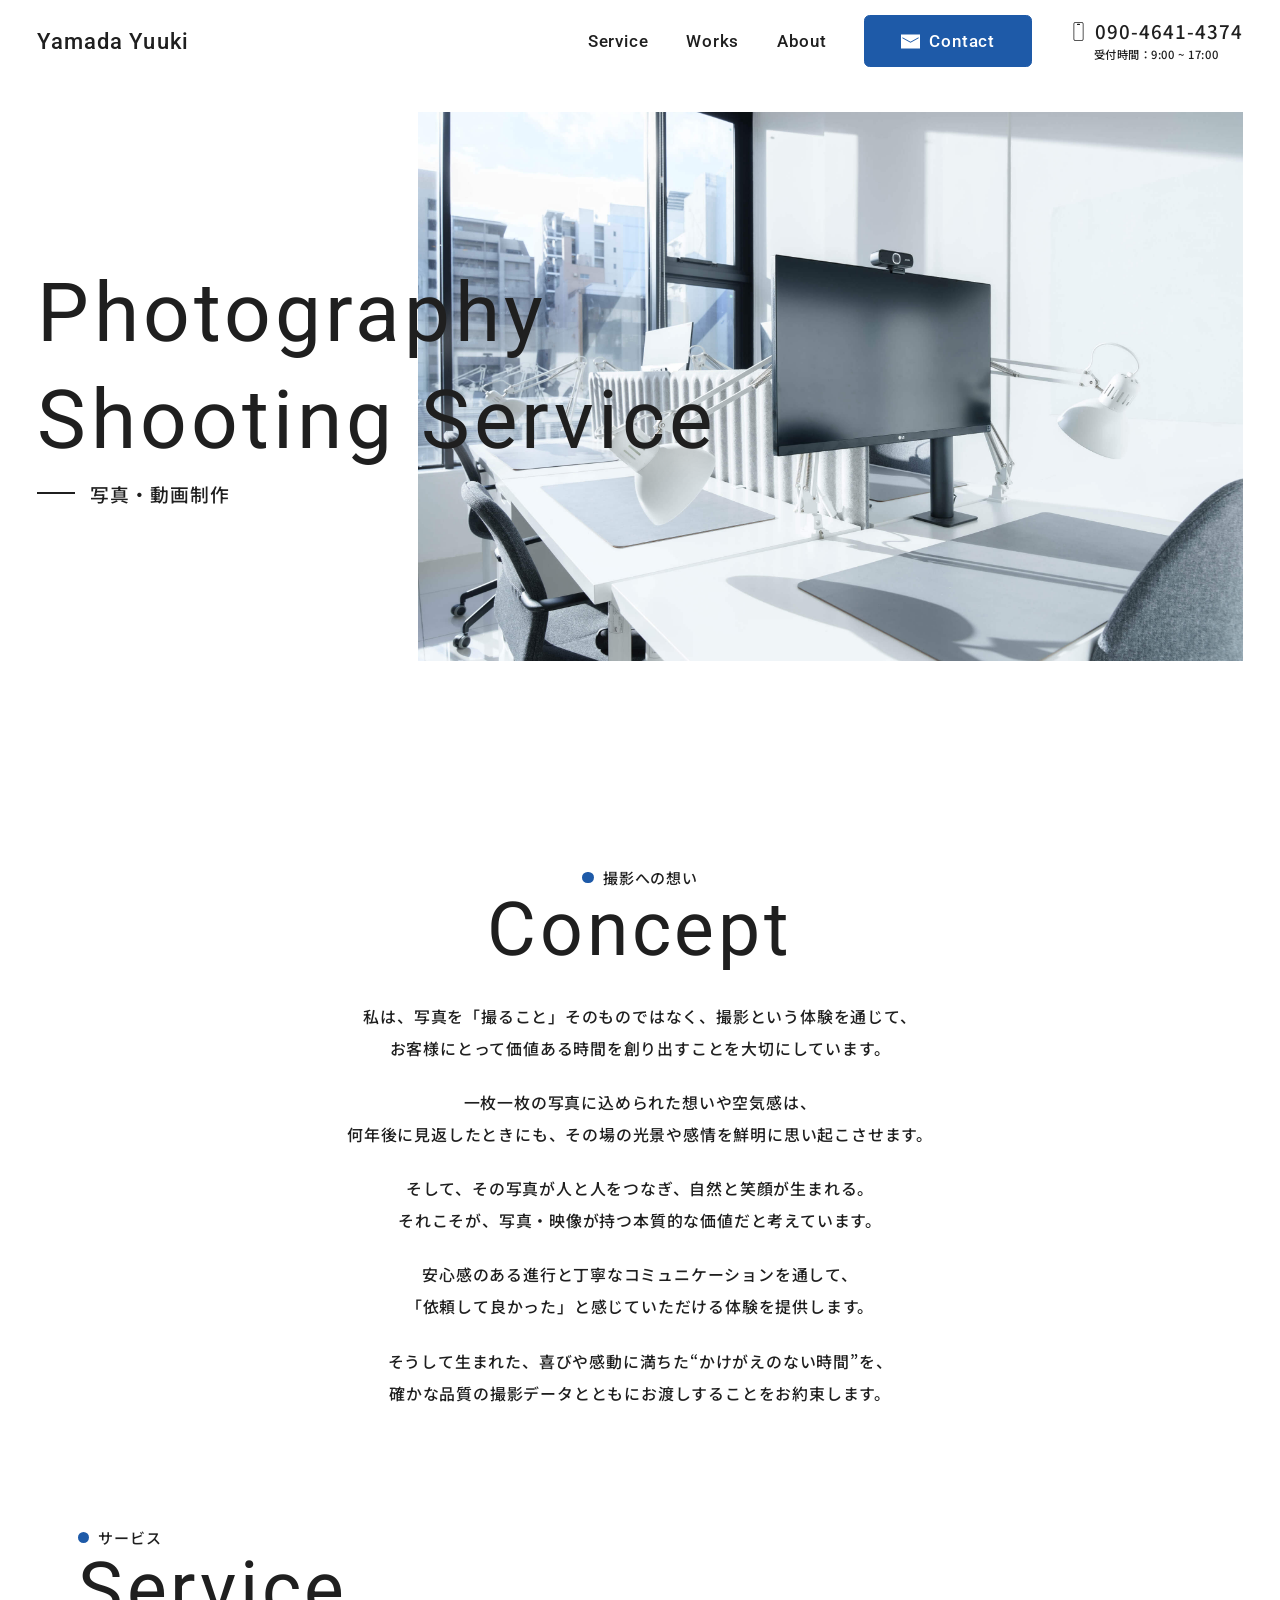
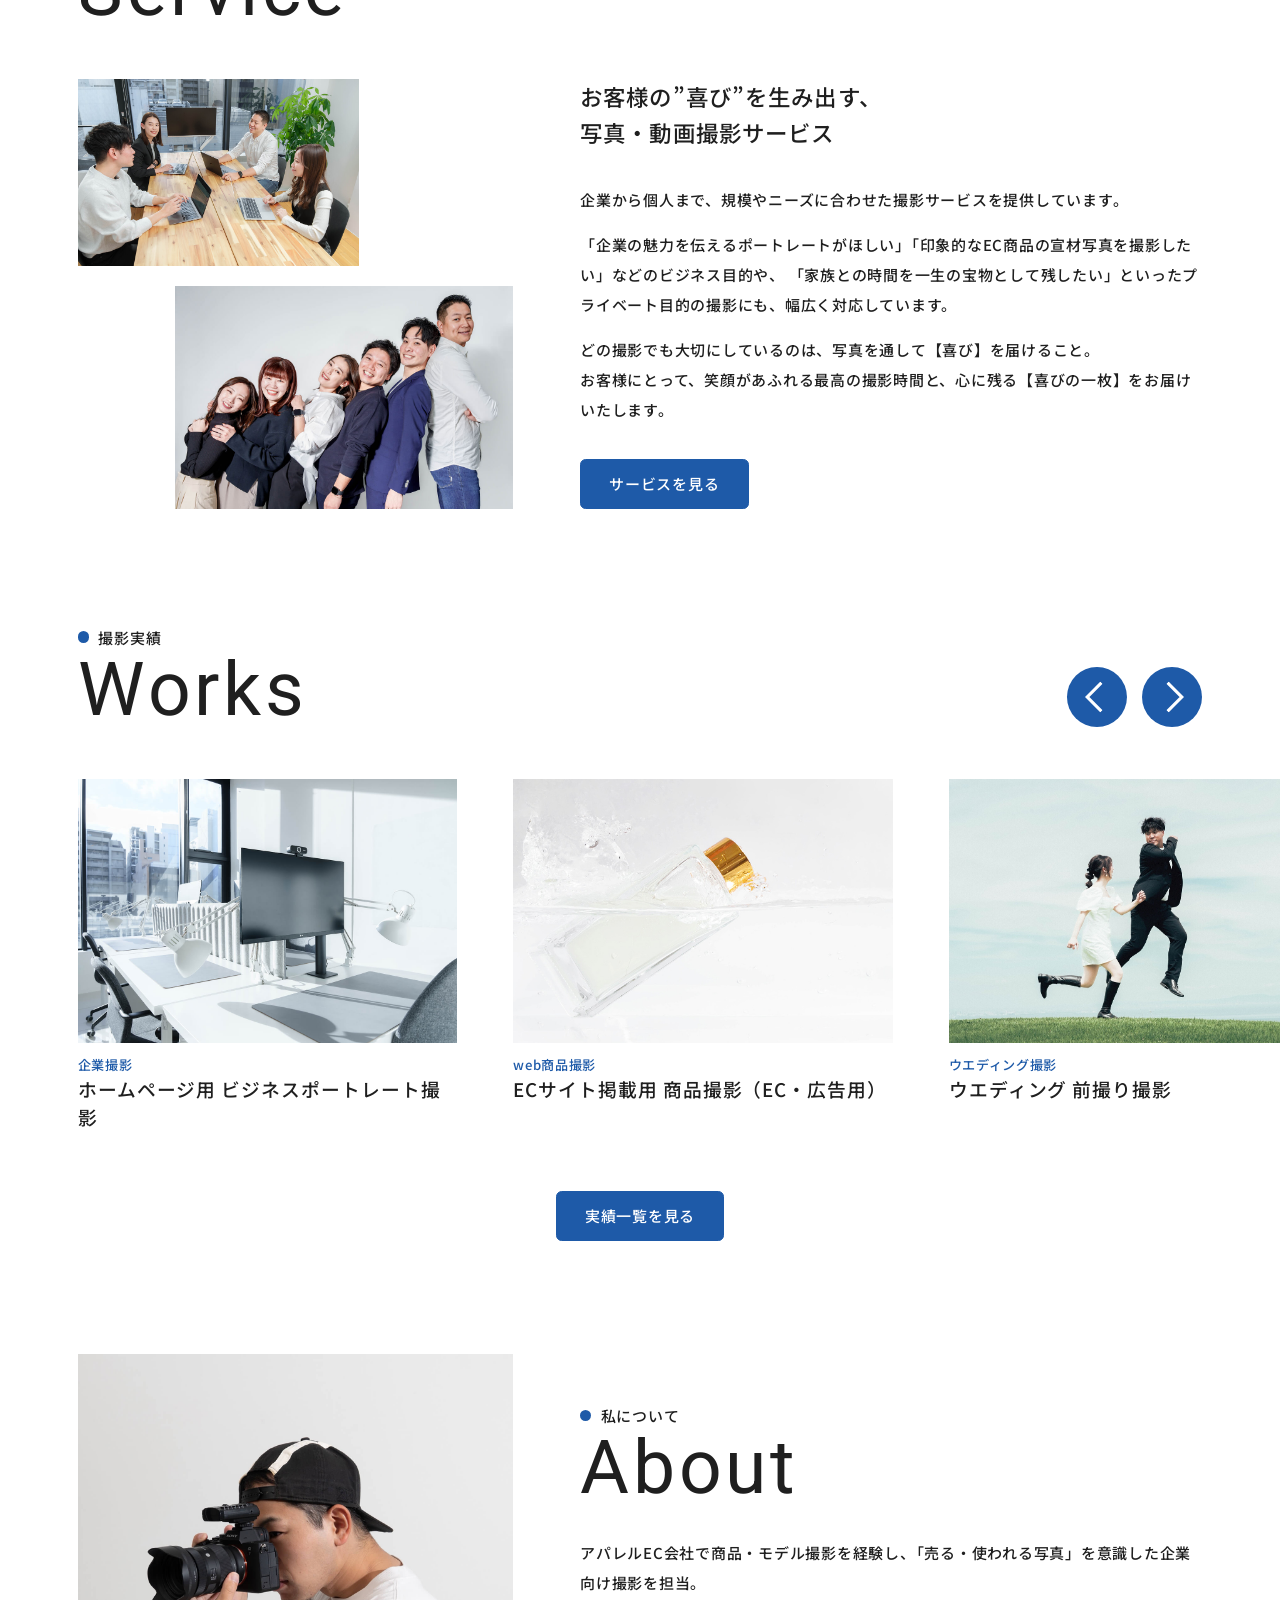
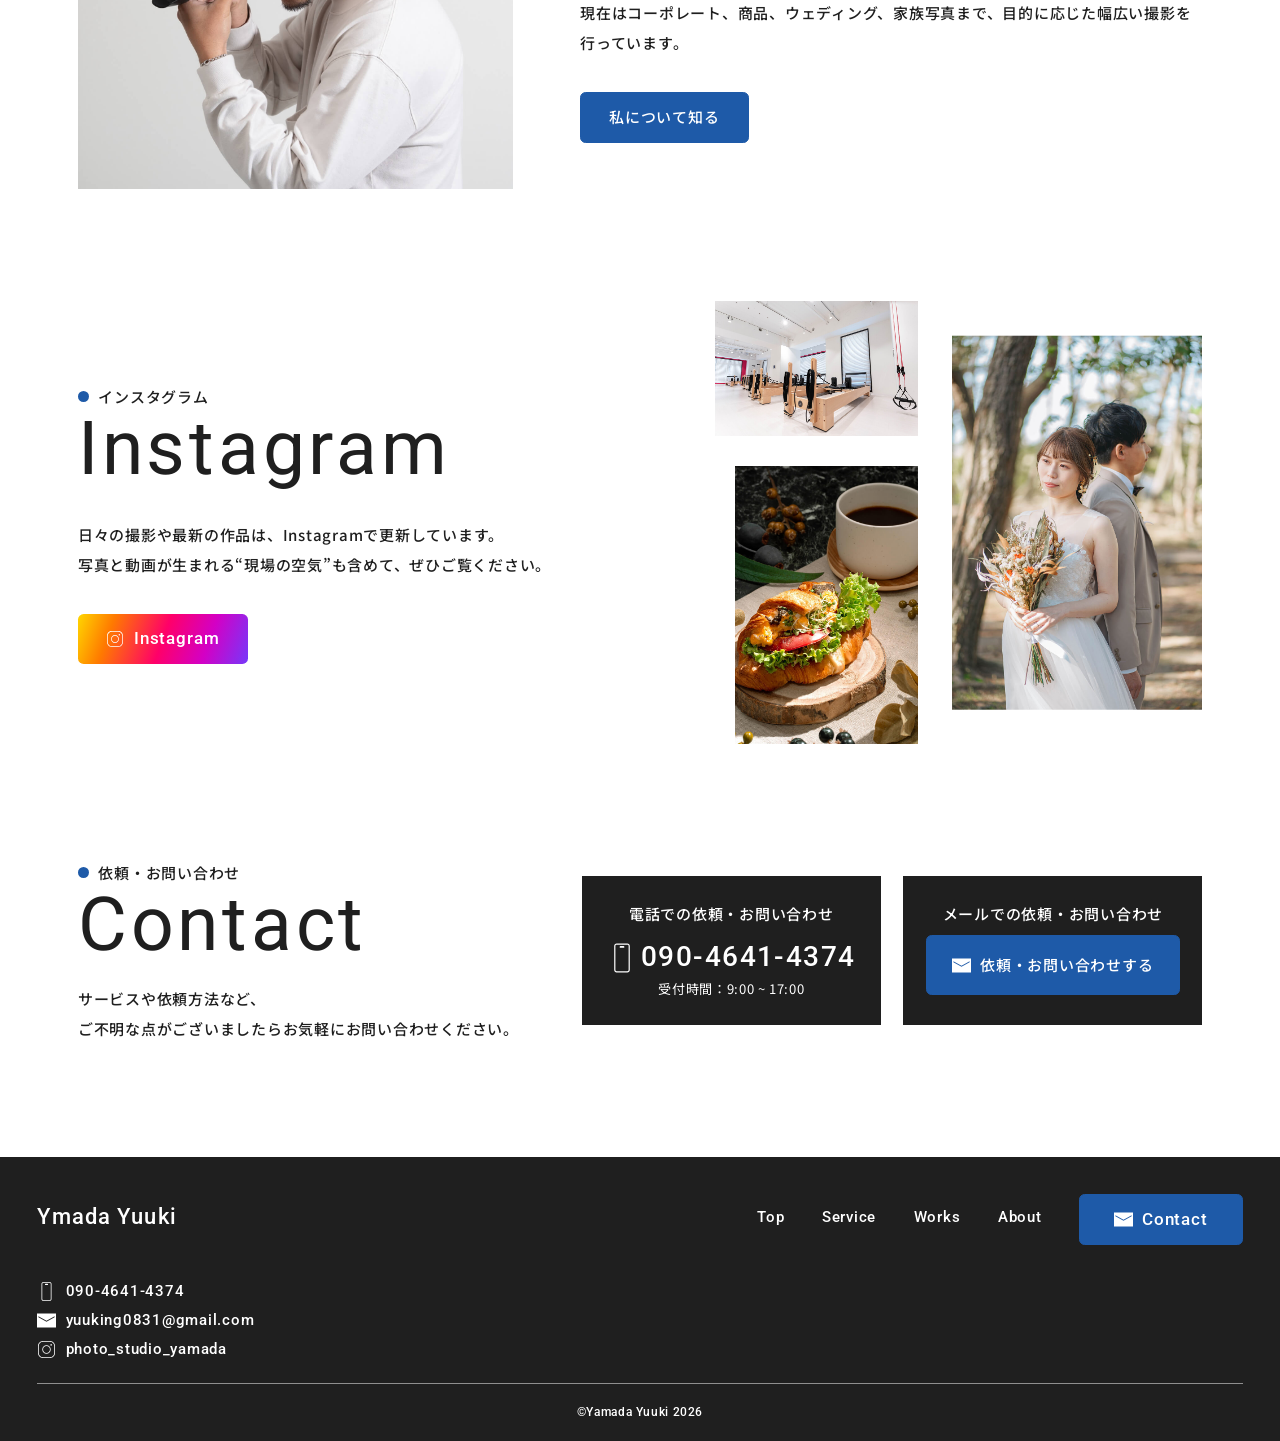
==== commit 46b120d3: "3/7 ~ 3/10 作業内容コミット" ====
--- a/index.html
+++ b/index.html
@@ -19,6 +19,7 @@
         rel="stylesheet">
 
     <!-- css -->
+    <link rel="stylesheet" href="css/vendor/splide-core.min.css">
     <link rel="stylesheet" href="css/style.css">
 
     <!-- noindex -->
@@ -28,17 +29,16 @@
 <body>
 
     <!------------------------ header ------------------------>
-    <header class="l-header" style="display: none;">
+    <header class="l-header">
         <h1 class="l-header-logo u-link-hover"><a href="index.html">yamada yuuki</a></h1>
 
         <dialog class="l-header-menu js-header-menu" aria-label="ナビメニュー">
 
+            <button class="l-header-menu-close-button js-header-menu-close-button" aria-label="ハンバーガーボタン">
+                <img src="img/icon-close.svg" width="36" height="36" alt="閉じるボタン">
+            </button>
+
             <div class="l-header-menu-content">
-
-                <button class="l-header-menu-close-button js-header-menu-close-button" aria-label="ハンバーガーボタン">
-                    <img src="img/icon-close.svg" width="36" height="36" alt="閉じるボタン">
-                </button>
-
                 <nav class="l-header-menu-nav" aria-label="ヘッダーナビゲーション">
                     <ul class="l-header-menu-list">
                         <li class="l-header-menu-item l-header-item--top">
@@ -91,14 +91,47 @@
         </button>
     </header>
 
+    <!------------------------ header (下部追従ナビゲーション) ------------------------>
+    <aside class="l-header-bottom js-header-bottom">
+        <div class="l-header-bottom-content">
+
+            <p class="l-header-bottom-title">依頼・お問い合わせ</p>
+
+            <div class="l-header-bottom-cta-wrap">
+
+                <address class="l-header-bottom-tel-cta">
+                    <a href="tel:09046414374" class="l-header-bottom-tel-link u-link-hover">
+                        <p class="l-header-bottom-tel-number">090-4641-4374</p>
+                    </a>
+                    <p class="l-header-bottom-tel-reception-hours">受付時間：9:00 ~ 17:00</p>
+                </address>
+
+                <nav class="l-header-bottom-mail-cta" aria-label="お問い合わせCTA">
+                    <a href="contact.html" class="l-header-bottom-mail-link">
+                        <span class="l-header-bottom-mail-text">contact</span>
+                    </a>
+                </nav>
+            </div>
+        </div>
+    </aside>
+
     <main>
 
-        <section class="top-kv">
-            
+        <!------------------------ top-kv ------------------------>
+        <section class="top-kv js-header--bottom-trigger">
+            <div class="top-kv-img"></div>
+
+            <div class="top-kv-title">
+                <p class="top-kv-title-en">
+                    <span>Photography</span>
+                    <span>Shooting Service</span>
+                </p>
+                <h2 class="top-kv-title-ja">写真・動画制作</h2>
+            </div>
         </section>
 
         <!------------------------ concept ------------------------>
-        <section class="concept u-ptb">
+        <section class="concept u-pt">
             <div class="l-section-statement l-container">
 
                 <div class="c-title l-section-statement-title">
@@ -137,8 +170,179 @@
             </div>
         </section>
 
+        <!------------------------ service ------------------------>
+        <section class="top-service l-container u-pt">
+
+            <div class="c-title top-service-title">
+                <h2 class="c-title-ja">サービス</h2>
+                <p class="c-title-en">service</p>
+            </div>
+
+            <div class="top-service-img-wrap">
+                <span class="top-service-img top-service-img--01">
+                    <img src="img/top/top-service01.jpg" width="240" height="160" alt="パソコンを手に綺麗なオフィスで打ち合わせを行う4人の人物">
+                </span>
+                <span class="top-service-img top-service-img--02">
+                    <img src="img/top/top-service02.jpg" width="280" height="185" alt="和気あいあいと笑顔で背中を合わせる６人の人物">
+                </span>
+            </div>
+
+            <div class="top-service-content">
+                <p class="top-service-copy">
+                    <span>お客様の”喜び”を生み出す、</span>
+                    <span>写真・動画撮影サービス</span>
+                </p>
+
+                <p class="top-service-text">
+                    企業から個人まで、規模やニーズに合わせた撮影サービスを提供しています。
+                </p>
+
+                <p class="top-service-text">
+                    「企業の魅力を伝えるポートレートがほしい」「印象的なEC商品の宣材写真を撮影したい」などのビジネス目的や、
+                    「家族との時間を一生の宝物として残したい」といったプライベート目的の撮影にも、幅広く対応しています。
+                </p>
+
+                <p class="top-service-text">
+                    <span>どの撮影でも大切にしているのは、写真を通して【喜び】を届けること。</span>
+                    <span>お客様にとって、笑顔があふれる最高の撮影時間と、心に残る【喜びの一枚】をお届けいたします。</span>
+                </p>
+
+                <div class="top-service-btn">
+                    <a href="service.html" class="c-btn">
+                        サービスを見る
+                    </a>
+                </div>
+            </div>
+        </section>
+
+        <!------------------------ works ------------------------>
+        <section class="top-works u-pt">
+            <div class="top-works-head l-container">
+                <div class="c-title top-works-title">
+                    <h2 class="c-title-ja">撮影実績</h2>
+                    <p class="c-title-en">works</p>
+                </div>
+
+                <div class="pagination">
+                    <button class="pagination-btn js-pagination-btn--prev pagination-btn--prev "
+                        aria-label="ぺージネイション（戻る）"></button>
+                    <button class="pagination-btn js-pagination-btn--next pagination-btn--next"
+                        aria-label="ぺージネイション（進む）"></button>
+                </div>
+
+            </div>
+
+            <div class="top-works-slider js-top-works-slider splide">
+                <div class="top-works-list splide__track">
+                    <div class="splide__list">
+                        <article class="splide__slide top-works-item">
+                            <a href="works-detail.html">
+                                <div class=" top-works-item-img">
+                                    <img src="img/top/top-works-company.jpg" alt="日差しに照らされる、オフィスに置かれたパソコン" width="230"
+                                        height="160" decoding="async">
+                                </div>
+
+                                <p class=" top-works-item-category">企業撮影</p>
+                                <h3 class=" top-works-item-title">ホームページ用 ビジネスポートレート撮影</h3>
+                            </a>
+                        </article>
+
+                        <article class="splide__slide top-works-item">
+                            <a href="works-detail.html">
+                                <div class=" top-works-item-img">
+                                    <img src="img/top/top-works-web.jpg" alt="水につけられた化粧品" width="230" height="160"
+                                        decoding="async">
+                                </div>
+
+                                <p class=" top-works-item-category">web商品撮影</p>
+                                <h3 class=" top-works-item-title">ECサイト掲載用 商品撮影（EC・広告用）</h3>
+                            </a>
+                        </article>
+
+                        <article class="splide__slide top-works-item">
+                            <a href="works-detail.html">
+                                <div class=" top-works-item-img">
+                                    <img src="img/top/top-works-weding.jpg" alt="芝生の上で楽しそうにスキップをする男女" width="230"
+                                        height="160" decoding="async">
+                                </div>
+
+                                <p class=" top-works-item-category">ウエディング撮影</p>
+                                <h3 class=" top-works-item-title">ウエディング 前撮り撮影</h3>
+                            </a>
+                        </article>
+
+                        <article class="splide__slide top-works-item">
+                            <a href="works-detail.html">
+                                <div class=" top-works-item-img">
+                                    <img src="img/top/top-works-model.jpg" alt="暗い夜の中、クールにポーズをとる女性" width="230"
+                                        height="160" decoding="async">
+                                </div>
+
+                                <p class=" top-works-item-category">モデル撮影</p>
+                                <h3 class=" top-works-item-title">プロモーション用 モデル撮影</h3>
+                            </a>
+                        </article>
+
+                        <article class="splide__slide top-works-item">
+                            <a href="works-detail.html">
+                                <div class=" top-works-item-img">
+                                    <img src="img/top/top-works-family.jpg" alt="笑顔で子供を抱き上げる夫婦" width="230" height="160"
+                                        decoding="async">
+                                </div>
+
+                                <p class=" top-works-item-category">家族撮影</p>
+                                <h3 class=" top-works-item-title">記念日・ライフイベント撮影</h3>
+                            </a>
+                        </article>
+
+                        <article class="splide__slide top-works-item">
+                            <a href="works-detail.html">
+                                <div class=" top-works-item-img">
+                                    <img src="img/top/top-works-cook.jpg" alt="黒いお皿に盛りつけられた辛味料理" width="230"
+                                        height="160" decoding="async">
+                                </div>
+
+                                <p class=" top-works-item-category">料理撮影</p>
+                                <h3 class=" top-works-item-title">飲食店 メニュー用撮影</h3>
+                            </a>
+                        </article>
+                    </div>
+                </div>
+            </div>
+
+            <div class="top-works-btn">
+                <a href="works.html" class="c-btn">
+                    実績一覧を見る
+                </a>
+            </div>
+        </section>
+
+        <!------------------------ about ------------------------>
+        <section class="top-about l-container u-pt">
+            <div class="top-about-img">
+                <img src="img/top/top-about.jpg" width="343" height="343" alt="カメラを構える男性">
+            </div>
+            <div class="top-about-content">
+                <div class="c-title top-about-title">
+                    <h2 class="c-title-ja">私について</h2>
+                    <p class="c-title-en">about</p>
+                </div>
+
+                <p class="top-about-text">
+                    <span>アパレルEC会社で商品・モデル撮影を経験し、「売る・使われる写真」を意識した企業向け撮影を担当。</span>
+                    <span>現在はコーポレート、商品、ウェディング、家族写真まで、目的に応じた幅広い撮影を行っています。</span>
+                </p>
+
+                <div class="top-about-btn">
+                    <a href="about.html" class="c-btn">
+                        私について知る
+                    </a>
+                </div>
+            </div>
+        </section>
+
         <!------------------------ instagram ------------------------>
-        <section class="l-instagram l-container u-pb">
+        <section class="l-instagram l-container u-pt">
 
             <div class="l-instagram-img-wrap">
                 <span class="l-instagram-img l-instagram-img--01">
@@ -171,7 +375,7 @@
         </section>
 
         <!------------------------ contact-cta ------------------------>
-        <section class="l-contact-cta l-container u-pb">
+        <section class="l-contact-cta l-container u-ptb">
             <div class="l-contact-cta-content">
                 <div class="c-title">
                     <h2 class="c-title-ja">依頼・お問い合わせ</h2>
@@ -210,30 +414,6 @@
 
     </main>
 
-    <!------------------------ header (下部追従ナビゲーション) ------------------------>
-    <aside class="l-header-bottom" style="display: none;">
-        <div class="l-header-bottom-content">
-
-            <p class="l-header-bottom-title">依頼・お問い合わせ</p>
-
-            <div class="l-header-bottom-cta-wrap">
-
-                <address class="l-header-bottom-tel-cta">
-                    <a href="tel:09046414374" class="l-header-bottom-tel-link u-link-hover">
-                        <p class="l-header-bottom-tel-number">090-4641-4374</p>
-                    </a>
-                    <p class="l-header-bottom-tel-reception-hours">受付時間：9:00 ~ 17:00</p>
-                </address>
-
-                <nav class="l-header-bottom-mail-cta" aria-label="お問い合わせCTA">
-                    <a href="contact.html" class="l-header-bottom-mail-link">
-                        <span class="l-header-bottom-mail-text">contact</span>
-                    </a>
-                </nav>
-            </div>
-        </div>
-    </aside>
-
     <!------------------------ footer ------------------------>
 
     <footer class="footer">
@@ -287,6 +467,10 @@
         <small class="copy-right">©Yamada yuuki 2026</small>
     </footer>
 
+    <!------------------------ js ------------------------>
+    <script src="js/vendor/gsap.min.js" defer></script>
+    <script src="js/vendor/ScrollTrigger.min.js" defer></script>
+    <script src="js/vendor/splide.min.js" defer></script>
     <script type="module" src="js/main.js"></script>
 </body>
 
--- a/css/style.css
+++ b/css/style.css
@@ -292,6 +292,12 @@
   background-size: 0 1px;
   background-repeat: no-repeat;
   transition: background-size 0.3s;
+  display: block;
+}
+@media screen and (min-width: 900px) {
+  .u-text-hover {
+    padding-bottom: 4rem;
+  }
 }
 @media screen and (min-width: 900px) and (any-hover: hover) {
   .u-text-hover:hover {
@@ -331,6 +337,27 @@
   color: var(--color-white);
 }
 
+.c-btn-group-wrap {
+  display: block;
+  text-align: center;
+}
+
+.c-btn-group {
+  display: inline-grid;
+  grid-template-columns: 1fr;
+  gap: 16rem;
+}
+@media screen and (min-width: 900px) {
+  .c-btn-group {
+    grid-template-columns: 1fr 1fr;
+    grid-template-rows: 1fr;
+  }
+  .c-btn-group .c-btn--back {
+    grid-column: 1/2;
+    grid-row: 1/2;
+  }
+}
+
 /*!
 component > lead
 ------------------------------
@@ -433,6 +460,7 @@
   align-items: center;
   flex-wrap: wrap;
   gap: 24rem;
+  margin-top: 40rem;
 }
 @media screen and (min-width: 900px) {
   .c-tab-list {
@@ -455,8 +483,118 @@
   color: var(--color-font-light);
 }
 
-.c-tab-link.active {
+.c-tab-link--current {
   color: var(--color-primary);
+  pointer-events: none;
+}
+
+/*!
+component > contact-head
+------------------------------
+*/
+.c-contact-head {
+  text-align: center;
+}
+
+.c-contact-step-list {
+  margin-top: 36rem;
+  display: grid;
+  grid-template-columns: repeat(3, 96rem);
+  justify-content: space-between;
+  position: relative;
+}
+@media screen and (min-width: 900px) {
+  .c-contact-step-list {
+    display: inline-grid;
+    justify-content: center;
+    gap: 56rem;
+  }
+}
+.c-contact-step-list::before {
+  content: "";
+  display: block;
+  width: 100%;
+  height: 1rem;
+  background: var(--color-border);
+  position: absolute;
+  z-index: var(--z-index-negative);
+  top: 50%;
+  transform: translateY(-50%);
+}
+
+.c-contact-step-item {
+  aspect-ratio: 1/1;
+  background: var(--color-bg-light);
+  border-radius: 50%;
+  display: flex;
+  flex-direction: column;
+  justify-content: center;
+}
+
+.contact-step-item--current {
+  background: var(--color-primary);
+  color: var(--color-white);
+}
+.contact-step-item--current .c-contact-step-number {
+  color: var(--color-white);
+}
+
+.c-contact-step-number {
+  line-height: 1;
+  color: var(--color-primary);
+}
+
+.c-contact-step-title {
+  line-height: 1;
+  margin-top: 4rem;
+}
+
+.c-contact-text {
+  margin-top: 36rem;
+}
+.c-contact-text span {
+  display: block;
+}
+
+/*!
+component > contact-item
+------------------------------
+*/
+.c-contact-list {
+  margin-top: 48rem;
+}
+
+.c-contact-item {
+  padding-block: 16rem;
+  border-bottom: 1px solid var(--color-border);
+}
+@media screen and (min-width: 900px) {
+  .c-contact-item {
+    display: grid;
+    grid-template-columns: 280rem 1fr;
+    gap: 80rem;
+    align-items: center;
+    padding-block: 20rem;
+  }
+}
+
+.c-contact-item-label-text {
+  font-size: 18rem;
+}
+@media screen and (min-width: 900px) {
+  .c-contact-item-label-text {
+    font-size: 20rem;
+  }
+}
+
+.c-contact-item-text {
+  margin-top: 8rem;
+  width: 100%;
+}
+@media screen and (min-width: 900px) {
+  .c-contact-item-text {
+    margin-top: 0;
+  }
 }
 
 /*!
@@ -488,7 +626,6 @@
 .l-header {
   padding: 16rem;
   background-color: var(--color-white);
-  box-shadow: 0px 7px 30px 0px rgba(31, 31, 31, 0.15);
   display: flex;
   justify-content: space-between;
   align-items: center;
@@ -512,7 +649,6 @@
 
 .l-header-menu {
   background-color: rgba(31, 31, 31, 0.3);
-  position: relative;
   width: 100%;
   height: 100%;
 }
@@ -522,6 +658,7 @@
     background-color: transparent;
     width: auto;
     height: auto;
+    position: static;
   }
 }
 .l-header-menu::backdrop {
@@ -590,6 +727,10 @@
     padding: 0;
     border-bottom: 0;
   }
+}
+.l-header-menu-link--current {
+  color: var(--color-primary);
+  pointer-events: none;
 }
 
 .l-header-menu-text-en {
@@ -786,12 +927,15 @@
 */
 .l-header-bottom {
   position: fixed;
+  z-index: var(--z-index-header);
   bottom: 0;
   left: 0;
   width: 100%;
   padding: 24rem 16rem;
   background-color: var(--color-white);
   box-shadow: 0px 7px 30px 0px rgba(31, 31, 31, 0.2);
+  opacity: 0;
+  visibility: hidden;
 }
 @media screen and (min-width: 900px) {
   .l-header-bottom {
@@ -1033,6 +1177,8 @@
   .l-contact-cta {
     grid-template-columns: 490rem 662rem;
     align-items: center;
+    gap: 0;
+    justify-content: space-between;
   }
 }
 
@@ -1214,6 +1360,13 @@
 .c-breadcrumb-list {
   display: inline-flex;
   align-items: center;
+  flex-wrap: wrap;
+  gap: 12rem;
+}
+@media screen and (min-width: 900px) {
+  .c-breadcrumb-list {
+    gap: 0;
+  }
 }
 
 .c-breadcrumb-item {
@@ -1425,4 +1578,1551 @@
   line-height: 1;
   margin-top: 24rem;
   text-align: center;
+}
+
+/*!
+page > top-kv
+------------------------------
+*/
+.top-kv {
+  padding: 48rem 16rem 0;
+  margin-top: 88rem;
+  height: 684rem;
+  display: flex;
+  flex-direction: column;
+  gap: 32rem;
+}
+@media screen and (min-width: 900px) {
+  .top-kv {
+    padding: 0 40rem 64rem;
+    margin-top: 88rem;
+    height: 712rem;
+    display: flex;
+    flex-direction: row;
+    align-items: center;
+    gap: 0;
+    position: relative;
+  }
+}
+
+.top-kv-title-en {
+  line-height: 1.3;
+  font-size: 50rem;
+  font-weight: 400;
+  font-family: var(--font-family-en);
+  text-shadow: 0px 20px 20px rgba(255, 255, 255, 0.5);
+}
+@media screen and (min-width: 900px) {
+  .top-kv-title-en {
+    font-size: 88rem;
+  }
+}
+.top-kv-title-en span {
+  display: block;
+}
+
+.top-kv-title-ja {
+  font-size: 20rem;
+  display: flex;
+  align-items: center;
+  gap: 16rem;
+}
+.top-kv-title-ja::before {
+  content: "";
+  display: block;
+  width: 40rem;
+  height: 2rem;
+  background-color: var(--color-font-base);
+}
+
+.top-kv-img {
+  aspect-ratio: 1/1;
+  background-image: url(../../../img/top/top-kv-sp.jpg);
+  background-size: cover;
+  background-position: center;
+  background-repeat: no-repeat;
+}
+@media screen and (min-width: 900px) {
+  .top-kv-img {
+    aspect-ratio: auto;
+    background-image: url(../../../img/top/top-kv.jpg);
+    position: absolute;
+    right: 40rem;
+    z-index: var(--z-index-negative);
+    width: 880rem;
+    height: 586rem;
+  }
+}
+
+/*!
+page > top-service
+------------------------------
+*/
+.top-service {
+  display: grid;
+  grid-template-columns: 1fr;
+}
+@media screen and (min-width: 900px) {
+  .top-service {
+    grid-template-columns: 1fr 664rem;
+    gap: 56rem 72rem;
+  }
+}
+
+@media screen and (min-width: 900px) {
+  .top-service-title {
+    grid-column: 1/3;
+    grid-row: 1/2;
+  }
+}
+
+.top-service-img-wrap {
+  height: 368rem;
+  position: relative;
+  margin-top: 48rem;
+}
+@media screen and (min-width: 900px) {
+  .top-service-img-wrap {
+    height: 100%;
+    margin-top: 0;
+  }
+}
+
+.top-service-img {
+  display: block;
+  position: absolute;
+}
+
+.top-service-img--01 {
+  width: 240rem;
+  top: 0;
+  left: 0;
+}
+@media screen and (min-width: 900px) {
+  .top-service-img--01 {
+    width: 300rem;
+  }
+}
+
+.top-service-img--02 {
+  width: 280rem;
+  bottom: 0;
+  right: 0;
+}
+@media screen and (min-width: 900px) {
+  .top-service-img--02 {
+    width: 360rem;
+  }
+}
+
+.top-service-content {
+  margin-top: 56rem;
+}
+@media screen and (min-width: 900px) {
+  .top-service-content {
+    margin-top: 0;
+  }
+}
+
+.top-service-copy {
+  font-size: 24rem;
+  line-height: 1.6;
+}
+.top-service-copy span {
+  display: block;
+}
+
+.top-service-text:not(:last-of-type) {
+  margin-bottom: 16rem;
+}
+.top-service-text span {
+  display: block;
+}
+
+.top-service-copy + .top-service-text {
+  margin-top: 24rem;
+}
+@media screen and (min-width: 900px) {
+  .top-service-copy + .top-service-text {
+    margin-top: 36rem;
+  }
+}
+
+.top-service-btn {
+  margin-top: 48rem;
+}
+@media screen and (min-width: 900px) {
+  .top-service-btn {
+    margin-top: 36rem;
+  }
+}
+
+/*!
+page > top-works
+------------------------------
+*/
+.top-works-head {
+  display: flex;
+  justify-content: space-between;
+  align-items: flex-end;
+}
+
+.pagination {
+  display: flex;
+  align-items: center;
+  gap: 16rem;
+}
+
+.pagination-btn {
+  background: var(--color-primary);
+  width: 40rem;
+  aspect-ratio: 1/1;
+  border-radius: 50%;
+  display: grid;
+  place-items: center;
+  transition: background 0.3s;
+}
+@media screen and (min-width: 900px) {
+  .pagination-btn {
+    width: 64rem;
+  }
+}
+@media (any-hover: hover) {
+  .pagination-btn:hover {
+    background: var(--color-font-base);
+  }
+}
+.pagination-btn::before {
+  content: "";
+  display: block;
+  width: 20rem;
+  aspect-ratio: 1/1;
+  -webkit-mask-image: url(../../../img/icon-arrow.svg);
+          mask-image: url(../../../img/icon-arrow.svg);
+  -webkit-mask-position: center;
+          mask-position: center;
+  -webkit-mask-repeat: no-repeat;
+          mask-repeat: no-repeat;
+  -webkit-mask-size: cover;
+          mask-size: cover;
+  background: var(--color-white);
+}
+@media screen and (min-width: 900px) {
+  .pagination-btn::before {
+    width: 36rem;
+  }
+}
+
+.pagination-btn--prev {
+  transform: scale(-1, 1);
+}
+
+.top-works-slider {
+  margin-top: 48rem;
+  margin-left: 16rem;
+}
+@media screen and (min-width: 900px) {
+  .top-works-slider {
+    margin-top: 56rem;
+    margin-left: 83rem;
+  }
+}
+
+.top-works-item {
+  width: 230rem;
+}
+@media screen and (min-width: 900px) {
+  .top-works-item {
+    width: 405rem;
+  }
+}
+@media (any-hover: hover) {
+  .top-works-item:hover img {
+    scale: 1.1;
+  }
+}
+
+.top-works-item-img {
+  overflow: hidden;
+}
+.top-works-item-img img {
+  scale: 1;
+  transition: scale 0.3s;
+}
+
+.top-works-item-category {
+  font-size: 14rem;
+  color: var(--color-primary);
+  line-height: 1;
+  margin-top: 16rem;
+}
+
+.top-works-item-title {
+  font-size: 18rem;
+  line-height: 1.5;
+  margin-top: 4rem;
+}
+@media screen and (min-width: 900px) {
+  .top-works-item-title {
+    font-size: 20rem;
+  }
+}
+
+.top-works-btn {
+  text-align: center;
+  margin-top: 48rem;
+}
+
+/*!
+page > about
+------------------------------
+*/
+.top-about {
+  display: grid;
+  grid-template-columns: 1fr;
+  gap: 56rem;
+}
+@media screen and (min-width: 900px) {
+  .top-about {
+    grid-template-columns: 1fr 664rem;
+    align-items: center;
+    gap: 72rem;
+  }
+}
+
+.top-about-text {
+  margin-top: 36rem;
+}
+.top-about-text span {
+  display: block;
+}
+
+.top-about-btn {
+  margin-top: 36rem;
+}
+
+/*!
+page > service-types
+------------------------------
+*/
+.service-types {
+  display: grid;
+  grid-template-columns: 1fr;
+  gap: 48rem;
+}
+@media screen and (min-width: 900px) {
+  .service-types {
+    grid-template-columns: 1fr 512rem;
+    gap: 80rem;
+    align-items: center;
+  }
+}
+
+.service-types-text {
+  margin-top: 24rem;
+}
+.service-types-text span {
+  display: block;
+}
+
+.service-types-list-wrap {
+  display: grid;
+  grid-template-columns: 1fr;
+  gap: 24rem;
+}
+@media screen and (min-width: 900px) {
+  .service-types-list-wrap {
+    gap: 16rem;
+  }
+}
+
+.service-types-list {
+  display: grid;
+  grid-template-columns: repeat(2, 160rem);
+  justify-content: space-between;
+}
+
+@media screen and (min-width: 900px) {
+  .service-types-list--first {
+    display: flex;
+    justify-content: center;
+    gap: 16rem;
+  }
+}
+
+.service-types-list--second {
+  grid-template-rows: repeat(2, 1fr);
+  gap: 24rem;
+}
+@media screen and (min-width: 900px) {
+  .service-types-list--second {
+    grid-template-rows: 1fr;
+    gap: 0;
+  }
+}
+
+.service-types-item {
+  background: var(--color-bg-light);
+  display: flex;
+  flex-direction: column;
+  align-items: center;
+  justify-content: center;
+  aspect-ratio: 1/1;
+  border-radius: 6rem;
+}
+@media screen and (min-width: 900px) {
+  .service-types-item {
+    width: 160rem;
+  }
+}
+
+@media screen and (min-width: 900px) {
+  .service-types-item--photo {
+    grid-column: 2/3;
+    grid-row: 1/2;
+  }
+}
+
+@media screen and (min-width: 900px) {
+  .service-types-item--movie {
+    grid-column: 3/4;
+    grid-row: 1/2;
+  }
+}
+
+@media screen and (min-width: 900px) {
+  .service-types-item--wedding {
+    grid-column: 1/2;
+    grid-row: 2/3;
+  }
+}
+
+@media screen and (min-width: 900px) {
+  .service-types-item--edit {
+    grid-column: 2/3;
+    grid-row: 2/3;
+  }
+}
+
+@media screen and (min-width: 900px) {
+  .service-types-item--banner {
+    grid-column: 3/4;
+    grid-row: 2/3;
+  }
+}
+
+.service-types-item-title-en {
+  font-size: 12rem;
+  color: var(--color-primary);
+  line-height: 1;
+  text-transform: capitalize;
+}
+
+.service-types-item-title-ja {
+  font-size: 14rem;
+  line-height: 1.3;
+  margin-top: 6rem;
+  text-align: center;
+}
+.service-types-item-title-ja span {
+  display: block;
+}
+
+.service-types-item-icon {
+  display: block;
+  width: 64rem;
+  aspect-ratio: 1/1;
+  margin-top: 12rem;
+}
+
+/*!
+page > service-reason
+------------------------------
+*/
+.service-reason-head {
+  text-align: center;
+}
+
+.service-reason-text {
+  margin-top: 24rem;
+}
+@media screen and (min-width: 900px) {
+  .service-reason-text {
+    margin-top: 36rem;
+  }
+}
+.service-reason-text span {
+  display: block;
+}
+
+.service-reason-list {
+  margin-top: 48rem;
+  display: grid;
+  grid-template-columns: 1fr;
+  gap: 64rem;
+}
+@media screen and (min-width: 900px) {
+  .service-reason-list {
+    margin-top: 64rem;
+    gap: 80rem;
+  }
+}
+
+.service-reason-item {
+  display: grid;
+  grid-template-columns: 1fr;
+  gap: 24rem;
+}
+@media screen and (min-width: 900px) {
+  .service-reason-item {
+    grid-template-columns: 1fr 480rem;
+    gap: 80rem;
+    align-items: center;
+  }
+}
+
+.service-reason-item-content {
+  grid-row: 2/3;
+}
+@media screen and (min-width: 900px) {
+  .service-reason-item-content {
+    grid-row: 1/2;
+  }
+}
+
+.service-reason-item-title-en {
+  font-size: 16rem;
+  font-family: var(--font-family-en);
+  text-transform: capitalize;
+  color: var(--color-primary);
+}
+
+.service-reason-item-title-ja {
+  font-size: 22rem;
+  line-height: 1.5;
+}
+
+.service-reason-item-text {
+  margin-top: 12rem;
+}
+.service-reason-item-text span {
+  display: block;
+}
+
+.service-reason-item-img {
+  grid-row: 1/2;
+}
+
+@media screen and (min-width: 900px) {
+  .service-reason-item--second {
+    grid-template-columns: 480rem 1fr;
+  }
+  .service-reason-item--second .service-reason-item-content {
+    grid-column: 2/3;
+  }
+  .service-reason-item--second .service-reason-item-img {
+    grid-column: 1/2;
+  }
+}
+
+/*!
+page > service-genre
+------------------------------
+*/
+.service-genre-head {
+  display: grid;
+  grid-template-columns: 1fr;
+  gap: 24rem;
+}
+@media screen and (min-width: 900px) {
+  .service-genre-head {
+    grid-template-columns: 1fr 849rem;
+  }
+}
+
+.service-reason-text span {
+  display: block;
+}
+
+.service-genre-list {
+  margin-top: 48rem;
+  display: grid;
+  grid-template-columns: 1fr;
+  gap: 64rem;
+}
+@media screen and (min-width: 900px) {
+  .service-genre-list {
+    grid-template-columns: repeat(3, 360rem);
+    grid-template-rows: repeat(2, 1fr);
+    gap: 56rem;
+  }
+}
+
+.service-genre-item-title {
+  margin-top: 24rem;
+  line-height: 1;
+  font-size: 20rem;
+}
+
+/*!
+page > service-plan-area
+------------------------------
+*/
+.service-plan-area-title {
+  text-align: center;
+}
+
+.service-plan {
+  margin-top: 48rem;
+}
+
+.service-plan-title {
+  text-align: center;
+}
+
+.service-plan-tab-btn--current {
+  color: var(--color-primary);
+}
+
+.service-plan-list {
+  margin-top: 40rem;
+  grid-template-columns: 1fr;
+  gap: 40rem;
+  display: none;
+}
+@media screen and (min-width: 900px) {
+  .service-plan-list {
+    grid-template-columns: repeat(3, 1fr);
+    align-items: flex-start;
+  }
+}
+
+.service-plan-list.is-active {
+  display: grid;
+}
+
+.service-plan-item {
+  background: var(--color-white);
+  box-shadow: 0px 7px 30px 0px rgba(31, 31, 31, 0.2);
+  padding: 20rem 16rem;
+}
+
+.service-plan-item-title {
+  font-size: 20rem;
+  display: flex;
+  align-items: center;
+  gap: 4rem;
+}
+.service-plan-item-title::before {
+  content: "";
+  display: block;
+  width: 10rem;
+  aspect-ratio: 1/1;
+  background: var(--color-primary);
+  border-radius: 50%;
+}
+
+.service-plan-item-limit {
+  margin-top: 16rem;
+  font-weight: 400;
+  line-height: 1;
+}
+
+.service-plan-item-price {
+  margin-top: 4rem;
+  line-height: 1;
+  display: block;
+}
+
+.service-plan-item-price-number {
+  font-size: 36rem;
+  font-family: var(--font-family-en);
+}
+
+.service-plan-item-price-unit {
+  font-size: 20rem;
+}
+
+.service-plan-item-detail {
+  margin-top: 16rem;
+}
+
+.service-plan-item-detail-btn {
+  font-size: 18rem;
+  line-height: 1;
+  padding-block: 14rem;
+  text-align: center;
+  background: var(--color-primary);
+  border: 1px solid var(--color-primary);
+  color: var(--color-white);
+  cursor: pointer;
+  position: relative;
+  transition: background 0.3s, border 0.3s, color 0.3s;
+}
+@media (any-hover: hover) {
+  .service-plan-item-detail-btn:hover {
+    background: transparent;
+    border: 1px solid var(--color-font-base);
+    color: var(--color-font-base);
+  }
+  .service-plan-item-detail-btn:hover .service-plan-item-detail-btn-icon::before,
+  .service-plan-item-detail-btn:hover .service-plan-item-detail-btn-icon::after {
+    background: var(--color-font-base);
+  }
+}
+
+.service-plan-item-detail-btn-icon {
+  position: absolute;
+  width: 10rem;
+  aspect-ratio: 1/1;
+  top: 50%;
+  transform: translateY(-50%);
+  right: 16rem;
+}
+.service-plan-item-detail-btn-icon::before, .service-plan-item-detail-btn-icon::after {
+  content: "";
+  display: block;
+  width: 100%;
+  height: 1rem;
+  background: var(--color-white);
+  position: absolute;
+  transition: background 0.3s;
+}
+.service-plan-item-detail-btn-icon::before {
+  top: 50%;
+  transform: translateY(-50%);
+}
+.service-plan-item-detail-btn-icon::after {
+  top: 50%;
+  transform: rotate(90deg);
+  transition: transform 0.3s;
+}
+
+.service-plan-item-detail[open] .service-plan-item-detail-btn-icon::after {
+  transform: rotate(0);
+}
+
+.service-plan-item-detail-group {
+  padding: 0 16rem 16rem;
+  background: var(--color-bg-extra-light);
+}
+
+.service-plan-item-detail-item {
+  display: grid;
+  grid-template-columns: 80rem 1fr;
+  gap: 24rem;
+  padding-block: 16rem;
+  border-bottom: 1px solid var(--color-border);
+  line-height: 1.7;
+}
+
+.service-plan-item-detail-label {
+  font-size: 14rem;
+}
+
+.service-plan-item-detail-text {
+  font-size: 14rem;
+  font-weight: 400;
+}
+
+.service-plan-item-detail-list-item {
+  display: flex;
+  align-items: flex-start;
+}
+.service-plan-item-detail-list-item::before {
+  content: "・";
+  display: block;
+}
+
+.service-plan-supplement-list {
+  display: grid;
+  grid-template-columns: 1fr;
+  gap: 8rem;
+  margin-top: 40rem;
+}
+
+.service-plan-supplement-item {
+  color: var(--color-font-light);
+  display: flex;
+  align-items: flex-start;
+  gap: 8rem;
+  font-size: 14rem;
+}
+@media screen and (min-width: 900px) {
+  .service-plan-supplement-item {
+    font-size: 15rem;
+  }
+}
+.service-plan-supplement-item::before {
+  content: "※";
+  display: block;
+}
+.service-plan-supplement-item span {
+  display: block;
+}
+
+.service-plan-cancellation {
+  margin-top: 40rem;
+}
+
+.service-plan-cancellation-title {
+  font-size: 22rem;
+  padding-bottom: 12rem;
+  line-height: 1;
+  border-bottom: 1px solid var(--color-border);
+}
+@media screen and (min-width: 900px) {
+  .service-plan-cancellation-title {
+    font-size: 24rem;
+    padding-bottom: 16rem;
+  }
+}
+
+.service-plan-cancellation-content-wrap {
+  margin-top: 24rem;
+  display: grid;
+  grid-template-columns: 1fr;
+  gap: 40rem;
+}
+@media screen and (min-width: 900px) {
+  .service-plan-cancellation-content-wrap {
+    display: grid;
+    grid-template-columns: repeat(2, 560rem);
+    justify-content: space-between;
+    gap: 0;
+  }
+}
+
+.service-plan-cancellation-content-title {
+  font-size: 20rem;
+  display: flex;
+  align-items: center;
+  gap: 4rem;
+}
+.service-plan-cancellation-content-title::before {
+  content: "";
+  display: block;
+  width: 10rem;
+  aspect-ratio: 1/1;
+  border-radius: 50%;
+  background: var(--color-primary);
+}
+
+.service-plan-cancellation-content-list {
+  margin-top: 16rem;
+}
+
+.service-plan-cancellation-content-item {
+  font-size: 14rem;
+  font-weight: 400;
+  display: flex;
+  align-items: center;
+}
+@media screen and (min-width: 900px) {
+  .service-plan-cancellation-content-item {
+    font-size: 16rem;
+  }
+}
+.service-plan-cancellation-content-item::before {
+  content: "・";
+  display: block;
+}
+
+.service-plan-cancellation-supplement-list {
+  margin-top: 16rem;
+}
+
+.service-plan-cancellation-supplement-item {
+  color: var(--color-font-light);
+  display: flex;
+  align-items: flex-start;
+  gap: 8rem;
+  font-size: 14rem;
+}
+@media screen and (min-width: 900px) {
+  .service-plan-cancellation-supplement-item {
+    font-size: 15rem;
+  }
+}
+.service-plan-cancellation-supplement-item::before {
+  content: "※";
+  display: block;
+}
+.service-plan-cancellation-supplement-item span {
+  display: block;
+}
+
+.service-area {
+  margin-top: 64rem;
+}
+@media screen and (min-width: 900px) {
+  .service-area {
+    display: grid;
+    grid-template-columns: 1fr 810rem;
+    align-items: flex-start;
+  }
+}
+
+.service-area-text {
+  margin-top: 16rem;
+}
+
+.service-plan-item-text {
+  font-size: 14rem;
+  font-weight: 400;
+}
+
+.service-plan-item-detail-list--plan {
+  display: grid;
+  grid-template-columns: 1fr;
+  gap: 12rem;
+}
+.service-plan-item-detail-list--plan .service-plan-item-detail-list-item::before {
+  line-height: 1;
+}
+
+.service-plan-item-detail-label--plan {
+  line-height: 1;
+}
+
+.service-plan-item-detail-list-limit {
+  font-size: 14rem;
+  font-weight: 400;
+  line-height: 1;
+}
+
+.service-plan-item-detail-list-price {
+  font-weight: 600;
+  line-height: 1;
+  margin-top: 4rem;
+  display: block;
+}
+
+.service-plan-item-detail-list-number {
+  font-size: 24rem;
+  font-family: var(--font-family-en);
+}
+
+.service-plan-item-detail-list-unit {
+  font-size: 16rem;
+}
+
+/*!
+page > service-voice
+------------------------------
+*/
+.service-voice-inner {
+  background: var(--color-bg-extra-light);
+  padding: 48rem 16rem;
+}
+@media screen and (min-width: 900px) {
+  .service-voice-inner {
+    padding: 64rem 56rem;
+  }
+}
+
+.service-voice-head {
+  text-align: center;
+}
+
+.service-voice-text {
+  margin-top: 24rem;
+}
+@media screen and (min-width: 900px) {
+  .service-voice-text {
+    margin-top: 36rem;
+  }
+}
+
+.service-voice-list {
+  display: grid;
+  grid-template-columns: 1fr;
+  gap: 80rem;
+  margin-top: 64rem;
+}
+
+@media screen and (min-width: 900px) {
+  .service-voice-item {
+    display: grid;
+    grid-template-columns: 147rem 1fr;
+    gap: 44rem;
+    justify-content: center;
+    align-items: center;
+  }
+}
+
+@media screen and (min-width: 900px) {
+  .service-voice-item--second {
+    grid-template-columns: 1fr 147rem;
+  }
+  .service-voice-item--second .service-voice-item-icon {
+    grid-column: 2/3;
+    grid-row: 1/2;
+  }
+  .service-voice-item--second .service-voice-item-content {
+    grid-column: 1/2;
+    grid-row: 1/2;
+  }
+}
+
+.service-voice-item-icon {
+  width: 160rem;
+  margin-inline: auto;
+}
+@media screen and (min-width: 900px) {
+  .service-voice-item-icon {
+    width: auto;
+  }
+}
+
+.service-voice-item-content {
+  margin-top: 24rem;
+}
+@media screen and (min-width: 900px) {
+  .service-voice-item-content {
+    margin-top: 0;
+  }
+}
+
+.service-voice-item-title-wrap {
+  display: flex;
+  align-items: center;
+  gap: 16rem;
+}
+
+.service-voice-item-title {
+  font-size: 22rem;
+  line-height: 1.63;
+}
+@media screen and (min-width: 900px) {
+  .service-voice-item-title {
+    font-size: 24rem;
+  }
+}
+
+.service-voice-item-category {
+  font-size: 14rem;
+  color: var(--color-primary);
+}
+@media screen and (min-width: 900px) {
+  .service-voice-item-category {
+    font-size: 16rem;
+  }
+}
+
+.service-voice-item-text {
+  margin-top: 16rem;
+}
+
+/*!
+page > service-flow
+------------------------------
+*/
+.service-flow-head {
+  text-align: center;
+}
+
+.service-flow-text span {
+  display: block;
+  vertical-align: middle;
+}
+
+.service-flow-text:nth-of-type(1) {
+  margin-top: 24rem;
+}
+@media screen and (min-width: 900px) {
+  .service-flow-text:nth-of-type(1) {
+    margin: 36rem 0 4rem;
+  }
+}
+
+@media screen and (min-width: 900px) {
+  .service-flow-text--second {
+    display: flex;
+    align-items: center;
+    justify-content: center;
+  }
+  .service-flow-text--second span:nth-of-type(2) {
+    padding-bottom: 1rem;
+  }
+}
+
+.service-flow-text-number {
+  display: inline-block !important;
+  font-family: var(--font-family-en);
+  font-weight: 600;
+  font-size: 48rem;
+  color: var(--color-primary);
+  margin-inline: 8rem;
+  line-height: 1;
+}
+@media screen and (min-width: 900px) {
+  .service-flow-text-number {
+    line-height: 0.61;
+  }
+}
+
+.service-flow-list {
+  margin-top: 64rem;
+}
+@media screen and (min-width: 900px) {
+  .service-flow-list {
+    display: grid;
+    grid-template-columns: repeat(3, 1fr);
+  }
+}
+
+@media screen and (min-width: 900px) {
+  .service-flow-item {
+    display: grid;
+    grid-template-columns: 360rem 1fr;
+    grid-template-rows: auto 1fr;
+  }
+}
+@media screen and (min-width: 900px) and (min-width: 900px) {
+  .service-flow-item img {
+    grid-column: 1/2;
+    grid-row: 1/2;
+  }
+}
+.service-flow-item:not(:last-of-type)::after {
+  content: "";
+  display: block;
+  width: 0;
+  height: 0;
+  border-style: solid;
+  border-right: 20rem solid transparent;
+  border-left: 20rem solid transparent;
+  border-top: 35rem solid #1e5aa8;
+  border-bottom: 0;
+  margin: 20rem auto;
+}
+@media screen and (min-width: 900px) {
+  .service-flow-item:not(:last-of-type)::after {
+    grid-column: 2/3;
+    grid-row: 1/2;
+    border-top: 16rem solid transparent;
+    border-bottom: 16rem solid transparent;
+    border-left: 28rem solid #1e5aa8;
+    border-right: 0;
+    margin: 104rem 14rem 0;
+  }
+}
+
+@media screen and (min-width: 900px) {
+  .service-flow-item-content {
+    grid-column: 1/2;
+    grid-row: 2/3;
+  }
+}
+
+.service-flow-item-title-wrap {
+  margin-top: 24rem;
+}
+@media screen and (min-width: 900px) {
+  .service-flow-item-title-wrap {
+    grid-column: 1/2;
+    grid-row: 1/2;
+  }
+}
+
+.service-flow-item-title-en {
+  font-family: var(--font-family-en);
+  color: var(--color-primary);
+  line-height: 1;
+}
+
+.service-flow-item-title-ja {
+  font-size: 22rem;
+  margin-top: 4rem;
+  line-height: 1;
+}
+@media screen and (min-width: 900px) {
+  .service-flow-item-title-ja {
+    font-size: 24rem;
+  }
+}
+
+.service-flow-item-text {
+  margin-top: 24rem;
+}
+.service-flow-item-text span {
+  display: block;
+}
+
+.service-flow-btn-wrap {
+  margin-top: 64rem;
+}
+
+/*!
+page > works
+------------------------------
+*/
+.works-title-wrap {
+  text-align: center;
+}
+
+.works-list {
+  margin-top: 40rem;
+  display: grid;
+  grid-template-columns: 1fr;
+  gap: 64rem;
+}
+@media screen and (min-width: 900px) {
+  .works-list {
+    grid-template-columns: repeat(2, 1fr);
+  }
+}
+
+@media (any-hover: hover) {
+  .works-item-link:hover .works-item-img img {
+    scale: 1.1;
+  }
+}
+
+.works-item-img {
+  overflow: hidden;
+}
+.works-item-img img {
+  transition: scale 0.3s;
+}
+
+.works-item-title-wrap {
+  margin-top: 16rem;
+}
+@media screen and (min-width: 900px) {
+  .works-item-title-wrap {
+    margin-top: 24rem;
+  }
+}
+
+.works-item-title-category {
+  line-height: 1;
+  font-size: 14rem;
+  color: var(--color-primary);
+}
+@media screen and (min-width: 900px) {
+  .works-item-title-category {
+    font-size: 16rem;
+  }
+}
+
+.works-item-title {
+  line-height: 1.6;
+  font-size: 20rem;
+  margin-top: 4rem;
+}
+
+/*!
+page > works-detail
+------------------------------
+*/
+.works-detail-img {
+  margin-top: 24rem;
+}
+@media screen and (min-width: 900px) {
+  .works-detail-img {
+    margin-top: 40rem;
+  }
+}
+
+.works-detail-coategory {
+  color: var(--color-primary);
+}
+@media screen and (min-width: 900px) {
+  .works-detail-coategory {
+    font-size: 18rem;
+  }
+}
+
+.works-detail-title {
+  font-size: 22rem;
+  line-height: 1.45;
+}
+@media screen and (min-width: 900px) {
+  .works-detail-title {
+    font-size: 32rem;
+  }
+}
+
+.works-detail-text {
+  margin-top: 24rem;
+}
+.works-detail-text span {
+  display: block;
+}
+
+.works-detail-btn-wrap {
+  margin-top: 48rem;
+}
+@media screen and (min-width: 900px) {
+  .works-detail-btn-wrap {
+    margin-top: 40rem;
+  }
+}
+
+/*!
+page > about-profile
+------------------------------
+*/
+@media screen and (min-width: 900px) {
+  .about-profile {
+    display: grid;
+    grid-template-columns: 1fr 640rem;
+    gap: 80rem;
+  }
+}
+
+.about-profile-content {
+  margin-top: 48rem;
+}
+@media screen and (min-width: 900px) {
+  .about-profile-content {
+    margin-top: 0;
+  }
+}
+
+.about-profile-name {
+  display: flex;
+  align-items: center;
+  gap: 16rem;
+  margin-top: 36rem;
+}
+
+.about-profile-name-ja {
+  font-size: 24rem;
+  line-height: 1;
+}
+
+.about-profile-name-en {
+  line-height: 1;
+  font-family: var(--font-family-en);
+  color: var(--color-primary);
+  text-transform: capitalize;
+}
+
+.about-profile-text {
+  margin-top: 16rem;
+}
+.about-profile-text span {
+  display: block;
+}
+
+.about-profile-charge-list {
+  margin-top: 36rem;
+}
+
+.about-profile-charge-title {
+  font-size: 20rem;
+}
+
+.about-profile-charge-item {
+  font-size: 14rem;
+}
+
+/*!
+page > about-career
+------------------------------
+*/
+.about-career-content {
+  display: grid;
+  grid-template-columns: 1fr;
+  gap: 48rem;
+  margin-top: 48rem;
+}
+@media screen and (min-width: 900px) {
+  .about-career-content {
+    grid-template-columns: 400rem 1fr;
+    gap: 80rem;
+  }
+}
+
+.about-career-img-wrap {
+  aspect-ratio: 1/1;
+  position: relative;
+}
+@media screen and (min-width: 900px) {
+  .about-career-img-wrap {
+    align-self: center;
+  }
+}
+
+.about-career-img {
+  display: block;
+  position: absolute;
+}
+
+.about-career-img--01 {
+  width: 200rem;
+  top: 0;
+  left: 0;
+}
+@media screen and (min-width: 900px) {
+  .about-career-img--01 {
+    width: 240rem;
+  }
+}
+
+.about-career-img--02 {
+  width: 160rem;
+  top: 52rem;
+  right: 0;
+}
+@media screen and (min-width: 900px) {
+  .about-career-img--02 {
+    width: 180rem;
+  }
+}
+
+.about-career-img--03 {
+  width: 248rem;
+  bottom: 0;
+  left: 50%;
+  transform: translateX(-50%);
+}
+@media screen and (min-width: 900px) {
+  .about-career-img--03 {
+    width: 308rem;
+  }
+}
+
+.about-career-item {
+  padding-block: 16rem;
+  border-bottom: 1px solid var(--color-border);
+}
+
+.about-career-item-year {
+  font-size: 24rem;
+  color: var(--color-primary);
+  font-family: var(--font-family-en);
+  line-height: 1;
+}
+
+.about-career-item-text {
+  margin-top: 4rem;
+}
+.about-career-item-text span {
+  display: block;
+}
+
+.about-career-item-year-ja {
+  font-size: 21rem;
+}
+
+.about-career-item-supplement {
+  font-size: 14rem;
+  color: var(--color-font-light);
+}
+
+/*!
+page > contact-form
+------------------------------
+*/
+.contact-form-item-label {
+  display: flex;
+  align-items: center;
+  gap: 16rem;
+}
+
+.contact-form-item-required {
+  font-size: 13rem;
+  background: var(--color-primary);
+  border-radius: 6rem;
+  color: var(--color-white);
+  padding-inline: 8rem;
+}
+@media screen and (min-width: 900px) {
+  .contact-form-item-required {
+    font-size: 14rem;
+  }
+}
+
+.contact-form-radio-wrap {
+  display: flex;
+  align-items: center;
+  gap: 36rem;
+  margin-top: 16rem;
+}
+@media screen and (min-width: 900px) {
+  .contact-form-radio-wrap {
+    margin-top: 0;
+  }
+}
+
+.contact-form-radio {
+  display: flex;
+  align-items: center;
+  gap: 10rem;
+  line-height: 1;
+}
+@media (any-hover: hover) {
+  .contact-form-radio {
+    cursor: pointer;
+  }
+}
+@media screen and (min-width: 900px) {
+  .contact-form-radio {
+    font-size: 18rem;
+  }
+}
+
+.contact-form-radio-check {
+  width: 15rem;
+  aspect-ratio: 1/1;
+  border-radius: 50%;
+  background: var(--color-bg-light);
+  display: flex;
+  align-items: center;
+  justify-content: center;
+}
+
+.contact-form-radio-check:checked::before {
+  content: "";
+  display: block;
+  width: 9rem;
+  aspect-ratio: 1/1;
+  border-radius: 50%;
+  background: var(--color-primary);
+}
+
+.contact-form-item-text {
+  background: var(--color-bg-light);
+  padding: 12rem 16rem;
+}
+
+.contact-form-item-text--textarea {
+  field-sizing: content;
+}
+
+.contact-form-btn {
+  text-align: center;
+  margin-top: 56rem;
+}
+
+/*!
+page > contact-confirm
+------------------------------
+*/
+.contact-confirm-btn-wrap {
+  margin-top: 48rem;
+}
+@media screen and (min-width: 900px) {
+  .contact-confirm-btn-wrap {
+    margin-top: 56rem;
+  }
+}
+
+/*!
+page > contact-thanks
+------------------------------
+*/
+.contact-thanks-btn-wrap {
+  margin-top: 48rem;
+  text-align: center;
+  text-transform: capitalize;
+}
+@media screen and (min-width: 900px) {
+  .contact-thanks-btn-wrap {
+    margin-top: 56rem;
+  }
 }/*# sourceMappingURL=style.css.map */
